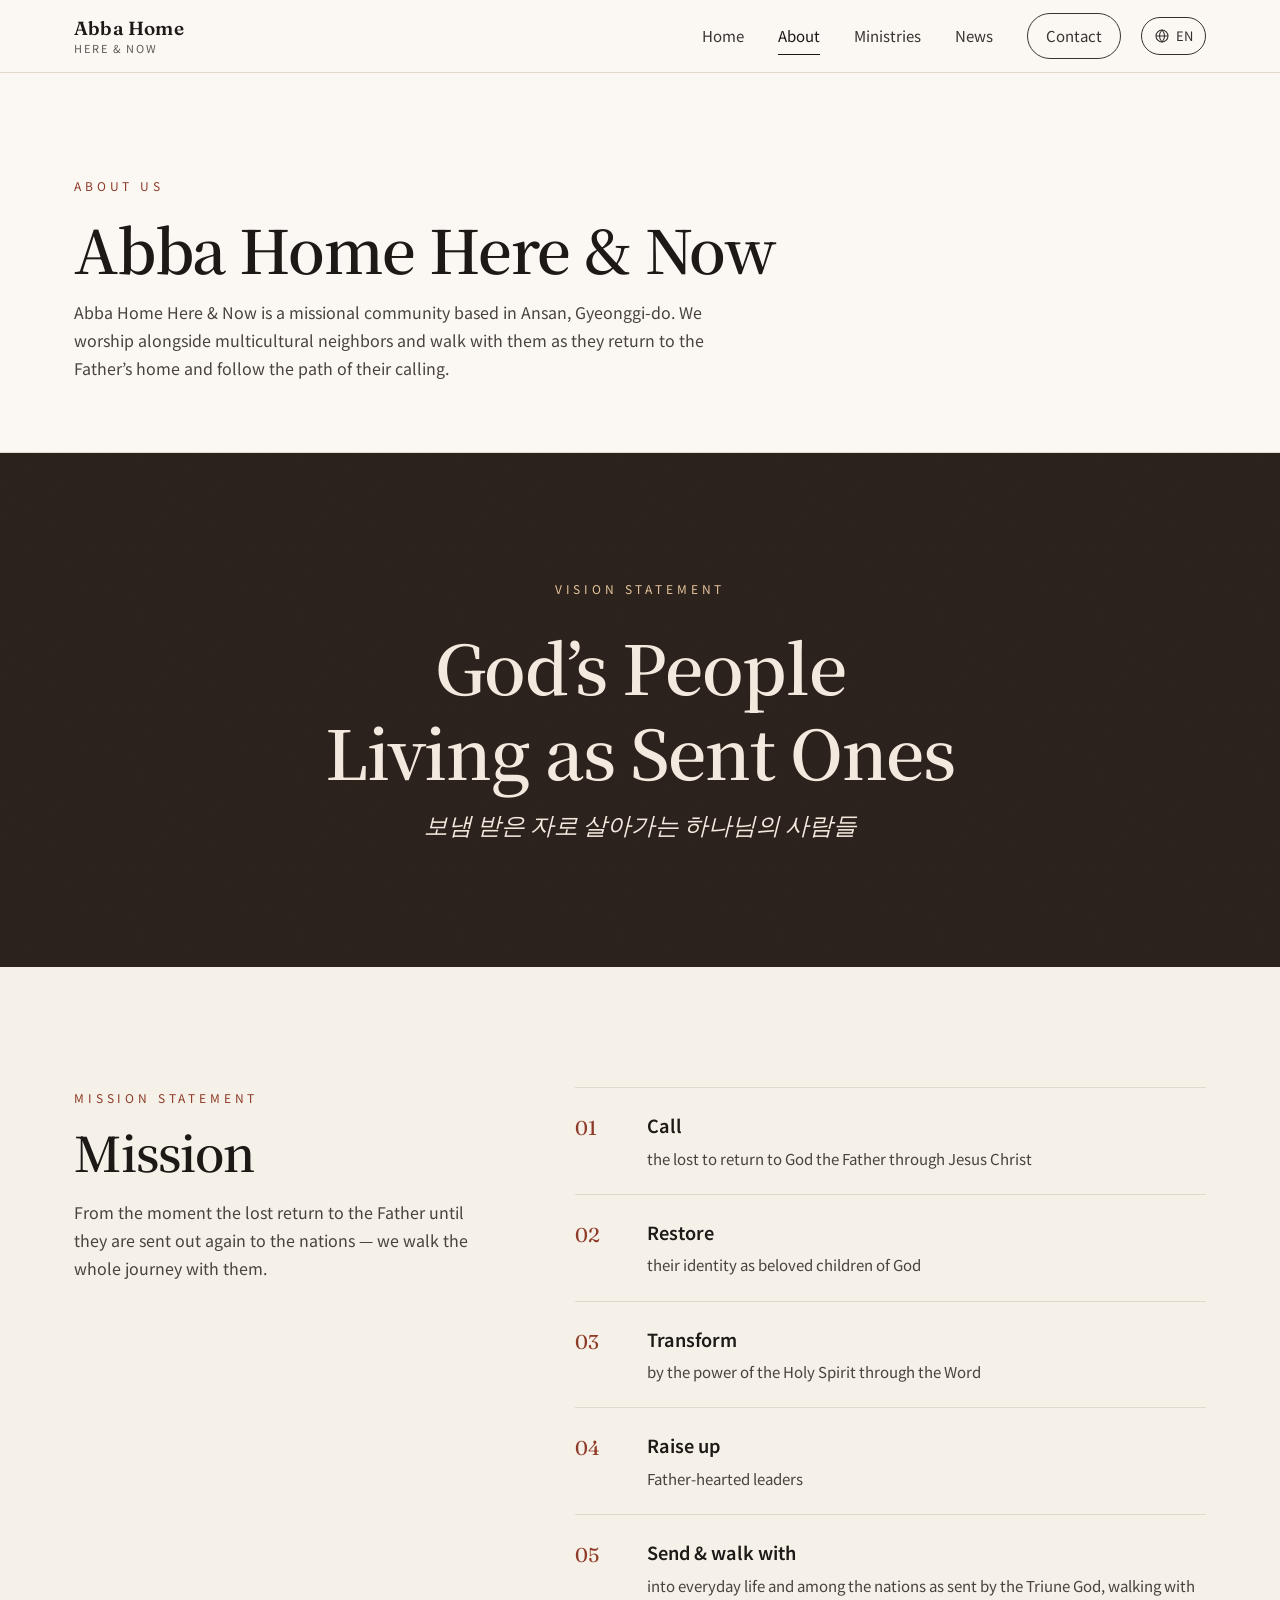
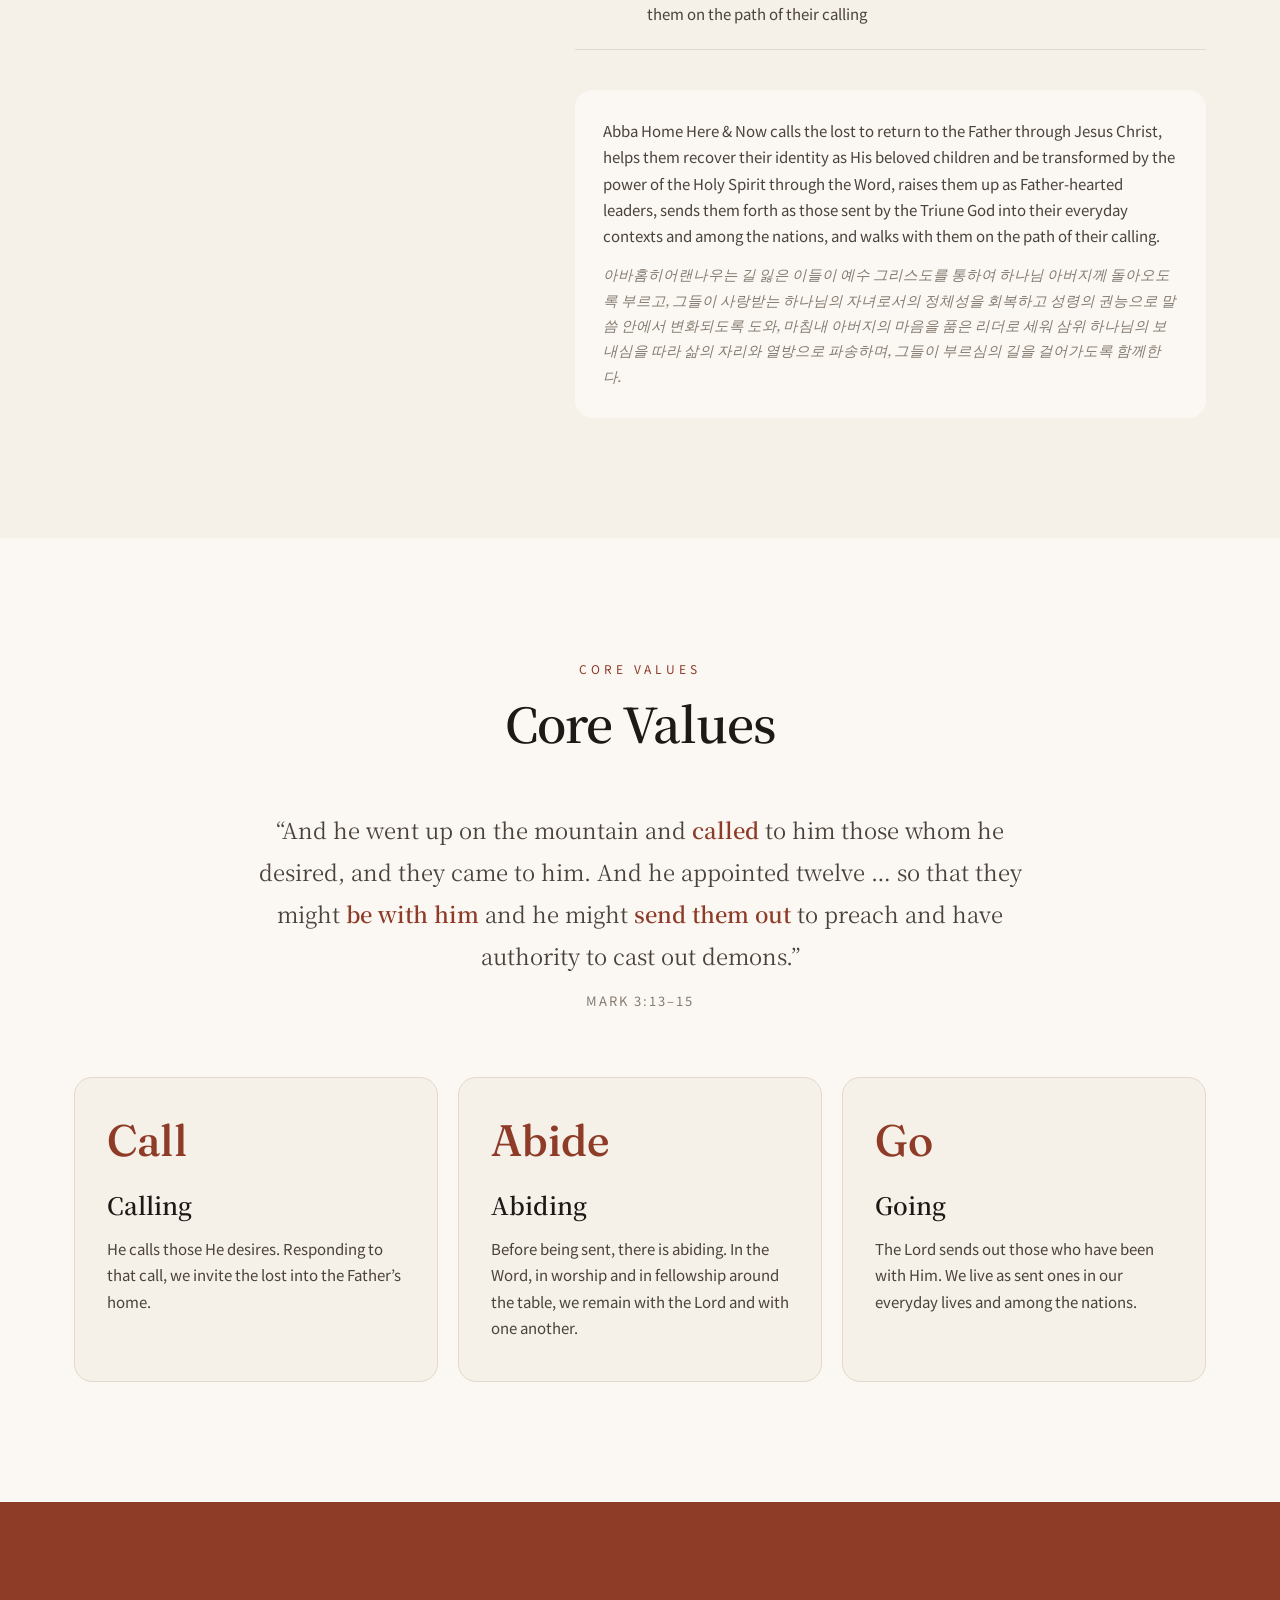
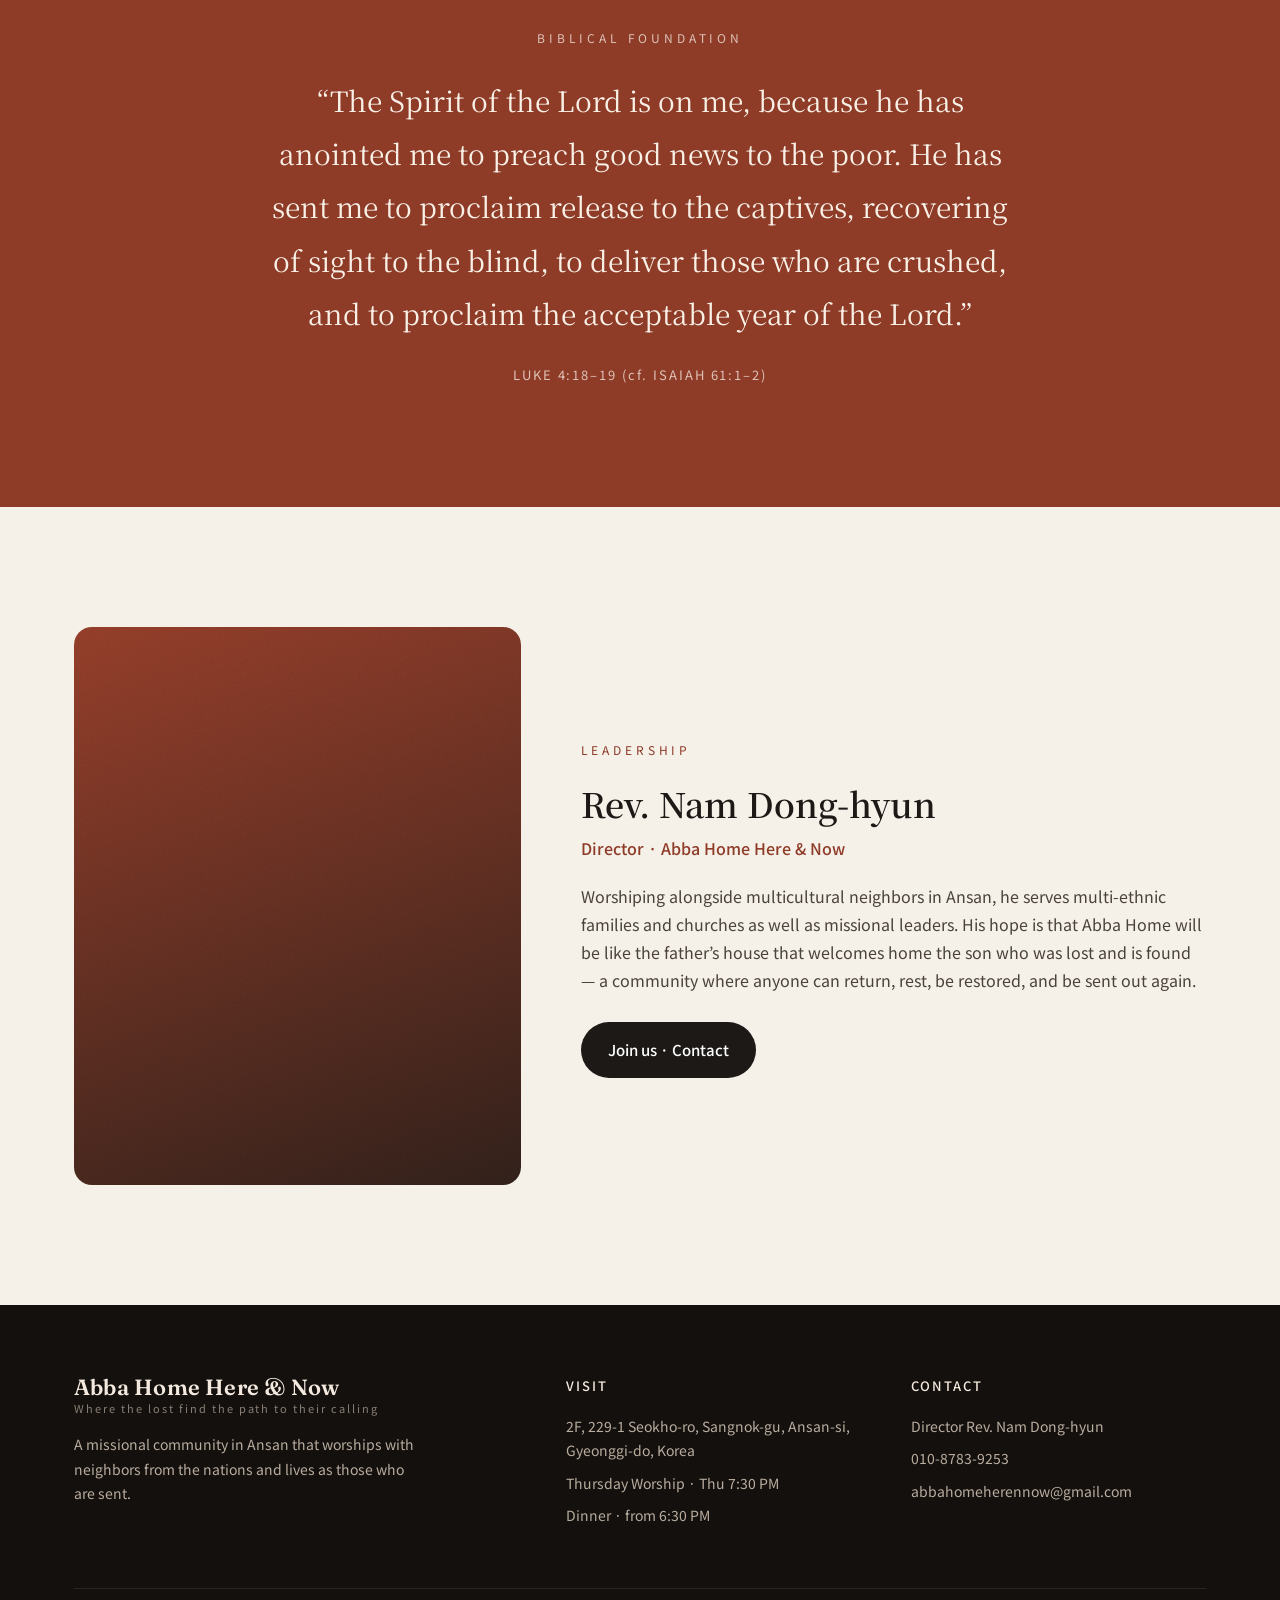
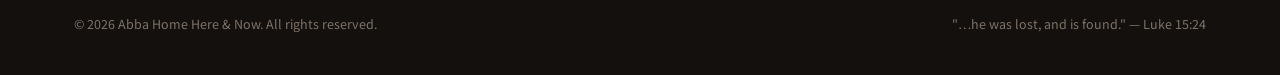
==== about.html @ 88067e91 "Abba Home Here & Now website (ko/en/zh/fr/si)" ====
<!doctype html>
<html lang="ko">
<head>
<meta charset="utf-8">
<meta name="viewport" content="width=device-width,initial-scale=1">
<title>소개 | 아바홈히어랜나우</title>
<meta name="description" content="아바홈히어랜나우의 비전, 사명, 핵심가치와 성경적 토대.">
<link rel="icon" href="favicon.svg" type="image/svg+xml">
<link rel="preconnect" href="https://fonts.googleapis.com"><link rel="preconnect" href="https://fonts.gstatic.com" crossorigin>
<link href="https://fonts.googleapis.com/css2?family=Fraunces:ital,opsz,wght@0,9..144,400;0,9..144,500;0,9..144,600;1,9..144,400&family=Noto+Sans+KR:wght@400;500;600&family=Noto+Serif+KR:wght@500;600&family=Noto+Sans+Sinhala:wght@400;500;600&family=Noto+Serif+Sinhala:wght@500;600&display=swap" rel="stylesheet">
<link rel="stylesheet" href="style.css">
</head>
<body data-page="about">

<div class="page-hero">
  <div class="wrap">
    <span class="eyebrow">About Us</span>
    <h1 data-i18n="about.h1">아바홈히어랜나우</h1>
    <p data-i18n="about.p">Abba Home Here &amp; Now는 경기도 안산을 중심으로 다문화 이웃들과 함께 예배하고, 그들이 하나님 아버지의 집으로 돌아와 부르심의 길을 걷도록 동행하는 선교 공동체입니다.</p>
  </div>
</div>

<section class="vision">
  <div class="grain"></div>
  <div class="wrap" style="position:relative">
    <span class="eyebrow" data-i18n="about.v.eb">Vision Statement · 비전</span>
    <h2 class="reveal" data-i18n="about.v.h2">보냄 받은 자로 살아가는<br>하나님의 사람들</h2>
    <div class="en reveal" data-i18n="about.v.sub">God's People Living as Sent Ones</div>
  </div>
</section>

<section>
  <div class="wrap mission-grid">
    <div class="sec-head" style="display:block;margin:0">
      <span class="eyebrow">Mission Statement</span>
      <h2 data-i18n="about.m.h2">사명</h2>
      <p style="margin-top:16px" data-i18n="about.m.p">길 잃은 이들이 아버지께 돌아와, 다시 열방으로 보내지기까지 — 그 모든 여정을 함께합니다.</p>
    </div>
    <div>
      <div class="mission-steps reveal">
        <div class="mstep"><div><b data-i18n="about.s1b">부르고</b><span data-i18n="about.s1s">길 잃은 이들이 예수 그리스도를 통하여 하나님 아버지께 돌아오도록</span></div></div>
        <div class="mstep"><div><b data-i18n="about.s2b">회복하고</b><span data-i18n="about.s2s">사랑받는 하나님의 자녀로서의 정체성을 되찾도록</span></div></div>
        <div class="mstep"><div><b data-i18n="about.s3b">변화되고</b><span data-i18n="about.s3s">성령의 권능으로 말씀 안에서 새롭게 되도록</span></div></div>
        <div class="mstep"><div><b data-i18n="about.s4b">세우고</b><span data-i18n="about.s4s">아버지의 마음을 품은 리더로</span></div></div>
        <div class="mstep"><div><b data-i18n="about.s5b">보내며 동행한다</b><span data-i18n="about.s5s">삼위 하나님의 보내심을 따라 삶의 자리와 열방으로, 부르심의 길을 함께 걷는다</span></div></div>
      </div>
      <div class="mission-full reveal">
        <p data-i18n="about.full1">아바홈히어랜나우는 길 잃은 이들이 예수 그리스도를 통하여 하나님 아버지께 돌아오도록 부르고, 그들이 사랑받는 하나님의 자녀로서의 정체성을 회복하고 성령의 권능으로 말씀 안에서 변화되도록 도와, 마침내 아버지의 마음을 품은 리더로 세워 삼위 하나님의 보내심을 따라 삶의 자리와 열방으로 파송하며, 그들이 부르심의 길을 걸어가도록 함께한다.</p>
        <p data-i18n="about.full2">Abba Home Here &amp; Now calls the lost to return to the Father through Jesus Christ, helps them recover their identity as His beloved children and be transformed by the power of the Holy Spirit through the Word, raises them up as Father-hearted leaders, sends them forth as those sent by the Triune God into their everyday contexts and among the nations, and walks with them on the path of their calling.</p>
      </div>
    </div>
  </div>
</section>

<section class="values">
  <div class="wrap">
    <div class="sec-head" style="justify-content:center;text-align:center"><div><span class="eyebrow">Core Values</span><h2 data-i18n="about.val.h2">핵심가치</h2></div></div>
    <div class="verse-block reveal">
      <blockquote data-i18n="about.mark">“산에 오르사 자기가 원하는 자들을 <b>부르시니</b> 나아온지라 이에 열둘을 세우셨으니 이는 자기와 <b>함께 있게 하시고</b> 또 <b>보내사</b> 전도도 하며 귀신을 내쫓는 권능도 가지게 하려 하심이러라”</blockquote>
      <cite data-i18n="about.mark.cite">마가복음 3:13–15 · MARK 3:13–15</cite>
    </div>
    <div class="val-grid">
      <div class="val reveal"><div class="en">Call</div><h3 data-i18n="val.call">부르심</h3><p data-i18n="about.v1p">주님이 원하시는 자들을 부르십니다. 우리는 그 부르심에 응답하여, 길 잃은 이들을 아버지의 집으로 초대합니다.</p></div>
      <div class="val reveal"><div class="en">Abide</div><h3 data-i18n="val.abide">함께 있음</h3><p data-i18n="about.v2p">보내심 이전에 함께 있음이 있습니다. 말씀과 예배, 식탁의 교제 안에서 주님과 그리고 서로와 함께 머뭅니다.</p></div>
      <div class="val reveal"><div class="en">Go</div><h3 data-i18n="val.go">나아감</h3><p data-i18n="about.v3p">함께 있던 자들을 주님이 보내십니다. 우리는 삶의 자리와 열방으로 보냄 받은 자로 살아갑니다.</p></div>
    </div>
  </div>
</section>

<section class="foundation">
  <div class="wrap">
    <span class="eyebrow" data-i18n="about.f.eb">Biblical Foundation · 성경적 토대</span>
    <blockquote class="reveal" data-i18n="about.luke">“주의 성령이 내게 임하셨으니 이는 가난한 자에게 복음을 전하게 하시려고 내게 기름을 부으시고 나를 보내사 포로 된 자에게 자유를, 눈 먼 자에게 다시 보게 함을 전파하며 눌린 자를 자유롭게 하고 주의 은혜의 해를 전파하게 하려 하심이라”</blockquote>
    <cite data-i18n="about.luke.cite">누가복음 4:18–19 (cf. 이사야 61:1–2)</cite>
  </div>
</section>

<section>
  <div class="wrap leader">
    <div class="portrait reveal"><div class="ph empty" style="--g:linear-gradient(160deg,#8e3b28,#2f1f19)"></div></div>
    <div class="reveal">
      <span class="eyebrow" style="color:var(--rust);opacity:1">Leadership</span>
      <h3 style="margin-top:12px" data-i18n="leader.name">남동현 목사</h3>
      <div class="role"><span data-i18n="leader.title">대표</span> · Abba Home Here &amp; Now</div>
      <p data-i18n="about.leader.p">안산의 다문화 이웃들과 함께 예배하며, 다민족 가정과 교회, 선교적 리더들을 섬기고 있습니다. 아바홈은 잃었다가 다시 얻은 아들을 맞이하는 아버지의 집처럼, 누구든 돌아와 쉬고 회복되어 다시 보냄 받는 공동체가 되기를 소망합니다.</p>
      <p style="margin-top:28px"><a class="btn btn-dark" href="contact.html" data-i18n="about.leader.btn">함께하기 · 문의하기</a></p>
    </div>
  </div>
</section>

<script src="data.js"></script>
<script src="i18n.js"></script>
<script src="main.js"></script>
</body>
</html>
---- style.css ----
/* ===== Abba Home Here & Now ===== */
:root{
  --bg:#f5f0e8;
  --paper:#fbf8f3;
  --ink:#1d1916;
  --ink-2:#4a423b;
  --muted:#857a70;
  --line:#e2d8cb;
  --rust:#8e3b28;
  --rust-2:#6f2a1c;
  --clay:#c08a5b;
  --dusk:#2a211c;
  --radius:18px;
  --wrap:1180px;
  --serif:"Noto Serif KR","Noto Serif Sinhala","Fraunces","Songti SC",serif;
  --en:"Fraunces",serif;
  --sans:"Noto Sans KR","Noto Sans Sinhala","PingFang SC","Microsoft YaHei",system-ui,-apple-system,sans-serif;
}
*{box-sizing:border-box;margin:0;padding:0}
html{scroll-behavior:smooth}
body{background:var(--bg);color:var(--ink);font-family:var(--sans);font-size:16px;line-height:1.75;-webkit-font-smoothing:antialiased;word-break:keep-all}
img{max-width:100%;display:block}
a{color:inherit;text-decoration:none}
button{font:inherit;cursor:pointer}
.wrap{max-width:var(--wrap);margin:0 auto;padding:0 24px}

/* ---------- header ---------- */
.site-header{position:fixed;inset:0 0 auto 0;z-index:50;transition:background .35s,box-shadow .35s,color .35s;color:#fff}
.site-header.solid,.site-header.light{background:rgba(251,248,243,.92);backdrop-filter:blur(12px);color:var(--ink);box-shadow:0 1px 0 var(--line)}
.nav{display:flex;align-items:center;justify-content:space-between;height:72px}
.brand{display:flex;flex-direction:column;line-height:1.1}
.brand b{font-family:var(--en);font-weight:600;font-size:19px;letter-spacing:.01em}
.brand small{font-size:11px;letter-spacing:.18em;opacity:.7;margin-top:3px}
.menu{display:flex;gap:34px;align-items:center;font-size:15px}
.menu a{position:relative;opacity:.88}
.menu a:hover,.menu a.active{opacity:1}
.menu a.active::after{content:"";position:absolute;left:0;right:0;bottom:-6px;height:1.5px;background:currentColor}
.menu .cta{padding:9px 18px;border:1px solid currentColor;border-radius:99px}
.menu .cta:hover{background:var(--rust);border-color:var(--rust);color:#fff}
.burger{display:none;background:none;border:0;color:inherit;width:40px;height:40px}
.burger span{display:block;width:22px;height:1.5px;background:currentColor;margin:6px auto;transition:.3s}

/* ---------- hero ---------- */
.hero{position:relative;min-height:100vh;min-height:100svh;display:flex;align-items:flex-end;color:#f6efe6;overflow:hidden;background:var(--dusk)}
.hero-bg{position:absolute;inset:0;background:
  radial-gradient(120% 80% at 75% 20%,rgba(214,171,120,.55),transparent 60%),
  radial-gradient(90% 70% at 15% 90%,rgba(142,59,40,.75),transparent 65%),
  linear-gradient(180deg,#5a4334 0%,#3a2a21 55%,#1f1713 100%);
  background-size:cover;background-position:center}
.hero-bg.photo{filter:saturate(.85)}
.hero::after{content:"";position:absolute;inset:0;background:linear-gradient(180deg,rgba(20,14,11,.25) 0%,rgba(20,14,11,.1) 40%,rgba(20,14,11,.75) 100%)}
.grain{position:absolute;inset:0;opacity:.18;mix-blend-mode:overlay;pointer-events:none;
  background-image:url("data:image/svg+xml,%3Csvg xmlns='http://www.w3.org/2000/svg' width='160' height='160'%3E%3Cfilter id='n'%3E%3CfeTurbulence type='fractalNoise' baseFrequency='.9' numOctaves='2'/%3E%3C/filter%3E%3Crect width='100%25' height='100%25' filter='url(%23n)'/%3E%3C/svg%3E")}
.hero-inner{position:relative;z-index:2;width:100%;padding-bottom:12vh;padding-top:140px}
.eyebrow{font-size:12px;letter-spacing:.32em;text-transform:uppercase;opacity:.8}
.hero h1{font-family:var(--serif);font-weight:600;font-size:clamp(40px,7vw,92px);line-height:1.12;letter-spacing:-.02em;margin:22px 0 18px}
.hero h1 em{font-family:var(--en);font-style:italic;font-weight:400;color:#e6c49c}
.hero p.lead{font-size:clamp(16px,1.6vw,19px);max-width:560px;opacity:.88}
.hero-meta{display:flex;flex-wrap:wrap;gap:12px;margin-top:38px}
.btn{display:inline-flex;align-items:center;gap:10px;padding:14px 26px;border-radius:99px;font-size:15px;font-weight:500;transition:.25s;border:1px solid transparent}
.btn-primary{background:#f6efe6;color:var(--ink)}
.btn-primary:hover{background:var(--clay);color:#fff}
.btn-ghost{border-color:rgba(246,239,230,.5);color:#f6efe6}
.btn-ghost:hover{background:rgba(246,239,230,.12)}
.btn-dark{background:var(--ink);color:#fff}
.btn-dark:hover{background:var(--rust)}
.btn-line{border-color:var(--ink);color:var(--ink)}
.btn-line:hover{background:var(--ink);color:#fff}
.verse-float{position:absolute;right:24px;bottom:12vh;z-index:2;text-align:right;font-family:var(--en);font-style:italic;font-size:15px;opacity:.75;max-width:240px}
.verse-float span{display:block;font-style:normal;font-family:var(--sans);font-size:12px;letter-spacing:.15em;margin-top:6px}

/* ---------- page hero (sub pages) ---------- */
.page-hero{padding:170px 0 70px;background:var(--paper);border-bottom:1px solid var(--line)}
.page-hero h1{font-family:var(--serif);font-size:clamp(34px,5vw,60px);font-weight:600;letter-spacing:-.02em;line-height:1.2;margin:14px 0 14px}
.page-hero p{color:var(--ink-2);max-width:640px}
.page-hero .eyebrow{color:var(--rust);opacity:1}

/* ---------- sections ---------- */
section{padding:120px 0}
.sec-head{display:flex;justify-content:space-between;align-items:flex-end;gap:30px;margin-bottom:56px;flex-wrap:wrap}
.sec-head h2{font-family:var(--serif);font-size:clamp(30px,4vw,48px);font-weight:600;letter-spacing:-.02em;line-height:1.25}
.sec-head .eyebrow{color:var(--rust);opacity:1;margin-bottom:14px;display:block}
.sec-head p{color:var(--ink-2);max-width:420px}
.link-arrow{display:inline-flex;align-items:center;gap:8px;font-weight:500;border-bottom:1px solid var(--ink);padding-bottom:3px}
.link-arrow:hover{color:var(--rust);border-color:var(--rust)}

/* intro statement */
.statement{background:var(--paper)}
.statement-grid{display:grid;grid-template-columns:1fr 1.4fr;gap:80px;align-items:start}
.statement h2{font-family:var(--serif);font-size:clamp(28px,3.4vw,42px);line-height:1.4;font-weight:500;letter-spacing:-.015em}
.statement h2 b{color:var(--rust);font-weight:600}
.statement .body p{color:var(--ink-2);font-size:17px;margin-bottom:18px}
.stats{display:grid;grid-template-columns:repeat(3,1fr);border-top:1px solid var(--line);margin-top:40px}
.stats div{padding:24px 0}
.stats strong{display:block;font-family:var(--en);font-size:34px;font-weight:500;color:var(--rust)}
.stats span{font-size:13px;color:var(--muted)}

/* worship band */
.worship{background:var(--rust);color:#f8efe5;position:relative;overflow:hidden}
.worship::before{content:"";position:absolute;width:640px;height:640px;border-radius:50%;right:-180px;top:-260px;background:radial-gradient(circle,rgba(230,190,140,.35),transparent 70%)}
.worship-grid{position:relative;display:grid;grid-template-columns:1.1fr 1fr;gap:60px;align-items:center}
.worship h2{font-family:var(--serif);font-size:clamp(32px,4.4vw,54px);font-weight:600;line-height:1.2;letter-spacing:-.02em;margin:14px 0 18px}
.worship p{opacity:.85;max-width:480px}
.times{display:grid;gap:14px}
.time-card{display:flex;align-items:center;gap:22px;padding:24px 28px;border:1px solid rgba(248,239,229,.25);border-radius:var(--radius);background:rgba(255,255,255,.05)}
.time-card .t{font-family:var(--en);font-size:40px;font-weight:500;line-height:1;min-width:120px}
.time-card .t small{font-size:16px;margin-left:4px;opacity:.7}
.time-card b{display:block;font-size:17px;font-weight:600}
.time-card span{font-size:14px;opacity:.75}

/* ministries cards */
.min-grid{display:grid;grid-template-columns:repeat(12,1fr);gap:20px}
.min-card{grid-column:span 4;position:relative;border-radius:var(--radius);overflow:hidden;min-height:380px;color:#fff;display:flex;flex-direction:column;justify-content:flex-end;padding:28px;isolation:isolate;transition:transform .4s}
.min-card:nth-child(1),.min-card:nth-child(2){grid-column:span 6;min-height:440px}
.min-card:hover{transform:translateY(-4px)}
.min-card .ph{position:absolute;inset:0;z-index:-2;transition:transform .8s}
.min-card:hover .ph{transform:scale(1.04)}
.min-card::after{content:"";position:absolute;inset:0;z-index:-1;background:linear-gradient(180deg,transparent 30%,rgba(18,12,9,.82))}
.min-card .num{position:absolute;top:24px;left:28px;font-family:var(--en);font-size:14px;opacity:.8}
.min-card h3{font-family:var(--serif);font-size:26px;font-weight:600;margin-bottom:2px}
.min-card .en{font-family:var(--en);font-style:italic;font-size:15px;opacity:.8;margin-bottom:12px}
.min-card p{font-size:14.5px;opacity:.88;line-height:1.65}

/* placeholder art */
.ph{background-size:cover;background-position:center}
.ph.empty{background:var(--g,linear-gradient(135deg,#a8673f,#4a2e22))}
.ph.empty::before{content:"";position:absolute;inset:0;opacity:.22;mix-blend-mode:overlay;background-image:url("data:image/svg+xml,%3Csvg xmlns='http://www.w3.org/2000/svg' width='160' height='160'%3E%3Cfilter id='n'%3E%3CfeTurbulence type='fractalNoise' baseFrequency='.9' numOctaves='2'/%3E%3C/filter%3E%3Crect width='100%25' height='100%25' filter='url(%23n)'/%3E%3C/svg%3E")}

/* gallery */
.gallery{background:var(--paper)}
.gal-grid{display:grid;grid-template-columns:repeat(4,1fr);grid-auto-rows:220px;gap:14px;grid-auto-flow:dense}
.gal-item{position:relative;border-radius:14px;overflow:hidden;cursor:zoom-in}
.gal-item:nth-child(6n+1){grid-column:span 2;grid-row:span 2}
.gal-item:nth-child(6n+4){grid-row:span 2}
.gal-item .ph{position:absolute;inset:0;transition:transform .7s}
.gal-item:hover .ph{transform:scale(1.05)}
.gal-item figcaption{position:absolute;left:14px;bottom:12px;color:#fff;font-size:13px;padding:5px 12px;border-radius:99px;background:rgba(20,14,11,.45);backdrop-filter:blur(6px)}
.gal-item .empty-label{position:absolute;inset:0;display:grid;place-items:center;color:rgba(255,255,255,.55);font-size:12px;letter-spacing:.2em}

/* news board */
.board-tabs{display:flex;flex-wrap:wrap;gap:8px;margin-bottom:34px}
.tab{padding:9px 18px;border-radius:99px;border:1px solid var(--line);background:transparent;color:var(--ink-2);font-size:14px;transition:.2s}
.tab:hover{border-color:var(--ink)}
.tab.on{background:var(--ink);border-color:var(--ink);color:#fff}
.posts{display:grid;grid-template-columns:repeat(3,1fr);gap:28px}
.post{cursor:pointer;display:flex;flex-direction:column}
.post .thumb{position:relative;aspect-ratio:4/3;border-radius:14px;overflow:hidden;margin-bottom:18px}
.post .thumb .ph{position:absolute;inset:0;transition:transform .6s}
.post:hover .thumb .ph{transform:scale(1.05)}
.badge{display:inline-block;font-size:12px;font-weight:500;color:var(--rust);letter-spacing:.02em}
.post .meta{display:flex;gap:12px;align-items:center;margin-bottom:8px}
.post .meta time{font-size:12.5px;color:var(--muted)}
.post h3{font-family:var(--serif);font-size:20px;font-weight:600;line-height:1.45;margin-bottom:8px}
.post:hover h3{color:var(--rust)}
.post p{font-size:14.5px;color:var(--ink-2);display:-webkit-box;-webkit-line-clamp:2;-webkit-box-orient:vertical;overflow:hidden}
.empty-msg{grid-column:1/-1;text-align:center;color:var(--muted);padding:60px 0}

/* board list mode (ministries page) */
.board-list{border-top:1.5px solid var(--ink)}
.row{display:grid;grid-template-columns:90px 1fr 160px 120px;gap:20px;align-items:center;padding:22px 6px;border-bottom:1px solid var(--line);cursor:pointer;transition:background .2s}
.row:hover{background:var(--paper)}
.row .no{font-family:var(--en);color:var(--muted)}
.row .ttl b{font-weight:600;display:block}
.row .ttl span{font-size:14px;color:var(--muted)}
.row time{color:var(--muted);font-size:14px;text-align:right}
.view-toggle{display:flex;gap:4px;margin-left:auto}
.view-toggle button{background:none;border:1px solid var(--line);border-radius:10px;padding:8px 12px;font-size:13px;color:var(--ink-2)}
.view-toggle button.on{background:var(--ink);color:#fff;border-color:var(--ink)}
.board-bar{display:flex;align-items:center;gap:16px;flex-wrap:wrap;margin-bottom:34px}
.board-bar .board-tabs{margin:0}

/* ministry detail list (ministries page) */
.min-list{display:grid;gap:0}
.min-row{display:grid;grid-template-columns:80px 1.1fr 1fr;gap:40px;padding:48px 0;border-top:1px solid var(--line);align-items:start}
.min-row:last-child{border-bottom:1px solid var(--line)}
.min-row .n{font-family:var(--en);font-size:42px;color:var(--rust);line-height:1}
.min-row h3{font-family:var(--serif);font-size:30px;font-weight:600;line-height:1.3}
.min-row .en{font-family:var(--en);font-style:italic;color:var(--muted);margin-top:4px}
.min-row .sched{display:inline-block;margin-top:16px;font-size:13.5px;background:var(--rust);color:#fff;padding:6px 14px;border-radius:99px}
.min-row .desc p{color:var(--ink-2)}
.min-row .desc p.e{font-size:14px;color:var(--muted);margin-top:12px;font-style:italic;font-family:var(--en)}
.min-row .img{position:relative;aspect-ratio:16/10;border-radius:14px;overflow:hidden;margin-top:22px}
.min-row .img .ph{position:absolute;inset:0}

/* about page */
.vision{background:var(--dusk);color:#f3e9de;text-align:center;position:relative;overflow:hidden}
.vision .grain{opacity:.12}
.vision .eyebrow{color:#e6c49c;opacity:1}
.vision h2{font-family:var(--serif);font-size:clamp(34px,5.4vw,68px);font-weight:600;letter-spacing:-.02em;line-height:1.25;margin:22px 0 12px}
.vision .en{font-family:var(--en);font-style:italic;font-size:clamp(18px,2vw,24px);opacity:.75}
.mission-grid{display:grid;grid-template-columns:1fr 1.5fr;gap:80px}
.mission-steps{counter-reset:s}
.mstep{display:grid;grid-template-columns:56px 1fr;gap:16px;padding:22px 0;border-bottom:1px solid var(--line)}
.mstep:first-child{border-top:1px solid var(--line)}
.mstep::before{counter-increment:s;content:"0" counter(s);font-family:var(--en);color:var(--rust);font-size:20px}
.mstep b{display:block;font-size:18px;font-weight:600;margin-bottom:2px}
.mstep span{color:var(--ink-2);font-size:15px}
.mission-full{margin-top:40px;padding:28px;background:var(--paper);border-radius:var(--radius);font-size:15px;color:var(--ink-2)}
.mission-full p+p{margin-top:14px;font-family:var(--en);font-style:italic;font-size:14.5px;color:var(--muted)}
.values{background:var(--paper)}
.verse-block{max-width:780px;margin:0 auto 64px;text-align:center}
.verse-block blockquote{font-family:var(--serif);font-size:clamp(18px,2vw,22px);line-height:1.9;color:var(--ink-2)}
.verse-block blockquote b{color:var(--rust);font-weight:600}
.verse-block cite{display:block;margin-top:14px;font-style:normal;font-size:13px;letter-spacing:.15em;color:var(--muted)}
.val-grid{display:grid;grid-template-columns:repeat(3,1fr);gap:20px}
.val{background:var(--bg);border-radius:var(--radius);padding:40px 32px;border:1px solid var(--line)}
.val .en{font-family:var(--en);font-size:44px;font-weight:500;color:var(--rust);line-height:1;margin-bottom:22px}
.val h3{font-family:var(--serif);font-size:24px;font-weight:600;margin-bottom:10px}
.val p{color:var(--ink-2);font-size:15px}
.foundation{background:var(--rust);color:#f8efe5;text-align:center}
.foundation blockquote{font-family:var(--serif);font-size:clamp(20px,2.4vw,28px);line-height:1.9;max-width:760px;margin:24px auto 0}
.foundation cite{display:block;margin-top:24px;font-style:normal;letter-spacing:.15em;font-size:13px;opacity:.75}
.foundation .eyebrow{opacity:.75}
.leader{display:grid;grid-template-columns:1fr 1.4fr;gap:60px;align-items:center}
.leader .portrait{position:relative;aspect-ratio:4/5;border-radius:var(--radius);overflow:hidden}
.leader .portrait .ph{position:absolute;inset:0}
.leader h3{font-family:var(--serif);font-size:34px;font-weight:600}
.leader .role{color:var(--rust);font-weight:500;margin-bottom:20px}
.leader p{color:var(--ink-2)}

/* contact */
.contact-grid{display:grid;grid-template-columns:1fr 1.3fr;gap:70px;align-items:start}
.info-list{display:grid;gap:0;border-top:1px solid var(--line)}
.info-list div{padding:20px 0;border-bottom:1px solid var(--line);display:grid;grid-template-columns:110px 1fr;gap:16px}
.info-list dt{font-size:13px;letter-spacing:.08em;color:var(--muted);padding-top:2px}
.info-list dd{font-weight:500}
.info-list dd a:hover{color:var(--rust)}
.support-card{margin-top:30px;padding:28px;border-radius:var(--radius);background:var(--dusk);color:#f3e9de}
.support-card h4{font-family:var(--serif);font-size:20px;margin-bottom:6px}
.support-card p{font-size:14px;opacity:.75}
.support-card .acct{display:flex;justify-content:space-between;align-items:center;gap:10px;margin-top:18px;padding:14px 18px;background:rgba(255,255,255,.07);border-radius:12px;font-family:var(--en);font-size:17px;flex-wrap:wrap}
.copy{background:#f3e9de;color:var(--ink);border:0;border-radius:99px;padding:6px 14px;font-size:13px;font-family:var(--sans)}
.form-card{background:var(--paper);border:1px solid var(--line);border-radius:22px;padding:40px}
.type-switch{display:grid;grid-template-columns:1fr 1fr;gap:8px;padding:6px;background:var(--bg);border-radius:14px;margin-bottom:28px}
.type-switch label{position:relative;text-align:center;padding:12px;border-radius:10px;cursor:pointer;font-weight:500;font-size:15px;color:var(--ink-2);transition:.2s}
.type-switch input{position:absolute;opacity:0;pointer-events:none}
.type-switch label:has(input:checked){background:var(--ink);color:#fff}
.fields{display:grid;grid-template-columns:1fr 1fr;gap:18px}
.field{display:flex;flex-direction:column;gap:7px}
.field.full{grid-column:1/-1}
.field label{font-size:13.5px;font-weight:500;color:var(--ink-2)}
.field label i{color:var(--rust);font-style:normal}
.field input,.field select,.field textarea{font:inherit;font-size:15px;padding:13px 15px;border-radius:12px;border:1px solid var(--line);background:#fff;color:var(--ink);transition:border .2s,box-shadow .2s}
.field textarea{min-height:150px;resize:vertical}
.field input:focus,.field select:focus,.field textarea:focus{outline:0;border-color:var(--rust);box-shadow:0 0 0 3px rgba(142,59,40,.12)}
.coop-only{display:none}
.is-coop .coop-only{display:flex}
.consent{display:flex;gap:10px;align-items:flex-start;font-size:13.5px;color:var(--ink-2);margin-top:20px}
.consent input{margin-top:5px;accent-color:var(--rust)}
.form-foot{display:flex;justify-content:space-between;align-items:center;gap:16px;margin-top:26px;flex-wrap:wrap}
.form-foot small{color:var(--muted);font-size:12.5px}
.form-status{margin-top:18px;padding:14px 18px;border-radius:12px;font-size:14.5px;display:none}
.form-status.ok{display:block;background:#e9f1e6;color:#2f5a2a}
.form-status.err{display:block;background:#f7e5e0;color:var(--rust-2)}
.hp{position:absolute;left:-9999px}

/* CTA band */
.cta-band{background:var(--ink);color:#f3e9de;padding:90px 0}
.cta-band .wrap{display:flex;justify-content:space-between;align-items:center;gap:30px;flex-wrap:wrap}
.cta-band h2{font-family:var(--serif);font-size:clamp(26px,3.4vw,40px);font-weight:600;line-height:1.35}
.cta-band .btns{display:flex;gap:12px;flex-wrap:wrap}

/* footer */
footer{background:#14100d;color:#b9ada0;padding:70px 0 40px;font-size:14px}
.foot-grid{display:grid;grid-template-columns:1.5fr 1fr 1fr;gap:50px}
.foot-grid .brand b{color:#f3e9de;font-size:22px}
.foot-grid .brand small{color:#b9ada0}
.foot-grid h5{color:#f3e9de;font-size:13px;letter-spacing:.15em;font-weight:500;margin-bottom:16px}
.foot-grid ul{list-style:none;display:grid;gap:8px}
.foot-grid a:hover{color:#fff}
.foot-bottom{margin-top:60px;padding-top:24px;border-top:1px solid #2b241f;display:flex;justify-content:space-between;flex-wrap:wrap;gap:12px;font-size:12.5px;color:#7d7268}

/* modal */
.modal{position:fixed;inset:0;z-index:100;display:none;background:rgba(15,10,8,.6);backdrop-filter:blur(6px);padding:30px 16px;overflow-y:auto}
.modal.open{display:block}
.modal-box{max-width:760px;margin:40px auto;background:var(--paper);border-radius:22px;overflow:hidden;animation:pop .35s ease}
@keyframes pop{from{opacity:0;transform:translateY(16px)}to{opacity:1;transform:none}}
.modal-box .cover{position:relative;aspect-ratio:16/9}
.modal-box .cover .ph{position:absolute;inset:0}
.modal-body{padding:36px 40px 44px}
.modal-body h2{font-family:var(--serif);font-size:28px;font-weight:600;line-height:1.4;margin:8px 0 6px}
.modal-body time{color:var(--muted);font-size:14px}
.modal-body .txt{margin-top:22px;color:var(--ink-2);white-space:pre-line}
.modal-body .more-imgs{display:grid;grid-template-columns:repeat(2,1fr);gap:10px;margin-top:24px}
.modal-body .more-imgs img{border-radius:10px;aspect-ratio:4/3;object-fit:cover;width:100%}
.modal-close{position:fixed;top:18px;right:20px;width:46px;height:46px;border-radius:50%;border:0;background:#fff;font-size:22px;z-index:101}
.lightbox img{max-height:86vh;margin:4vh auto;border-radius:12px}

/* reveal */
.reveal{opacity:0;transform:translateY(24px);transition:opacity .9s ease,transform .9s ease}
.reveal.in{opacity:1;transform:none}

/* ---------- responsive ---------- */
@media (max-width:960px){
  section{padding:84px 0}
  .statement-grid,.worship-grid,.mission-grid,.contact-grid,.leader{grid-template-columns:1fr;gap:44px}
  .min-card,.min-card:nth-child(1),.min-card:nth-child(2){grid-column:span 12;min-height:340px}
  .posts{grid-template-columns:repeat(2,1fr)}
  .val-grid{grid-template-columns:1fr}
  .min-row{grid-template-columns:1fr;gap:16px}
  .foot-grid{grid-template-columns:1fr 1fr}
  .verse-float{display:none}
}
@media (max-width:760px){
  .burger{display:block}
  .menu{position:fixed;inset:72px 0 auto 0;flex-direction:column;align-items:flex-start;gap:0;background:var(--paper);color:var(--ink);padding:10px 24px 26px;border-bottom:1px solid var(--line);transform:translateY(-8px);opacity:0;pointer-events:none;transition:.3s}
  .menu a{width:100%;padding:14px 0;border-bottom:1px solid var(--line);font-size:17px}
  .menu a.active::after{display:none}
  .menu .cta{margin-top:16px;text-align:center;border-radius:12px;padding:14px}
  .nav-open .menu{opacity:1;transform:none;pointer-events:auto}
  .nav-open{background:var(--paper)!important;color:var(--ink)!important}
  .wrap{padding:0 16px}
  .posts{grid-template-columns:1fr}
  .gal-grid{grid-template-columns:repeat(2,1fr);grid-auto-rows:160px}
  .gal-item:nth-child(6n+1){grid-column:span 2}
  .fields{grid-template-columns:1fr}
  .form-card{padding:26px 20px}
  .row{grid-template-columns:1fr auto;gap:6px}
  .row .no,.row .badge{display:none}
  .foot-grid{grid-template-columns:1fr}
  .stats strong{font-size:26px}
  .modal-body{padding:26px 22px 32px}
  .time-card{flex-direction:column;align-items:flex-start;gap:10px}
}
@media (prefers-reduced-motion:reduce){*{transition:none!important;animation:none!important}.reveal{opacity:1;transform:none}}
.info-list dd{overflow-wrap:anywhere}

/* ---------- language switcher ---------- */
.nav{gap:20px}
.menu{margin-left:auto}
.lang{position:relative}
.lang-btn{display:flex;align-items:center;gap:6px;background:none;border:1px solid currentColor;border-radius:99px;padding:7px 12px;color:inherit;font-size:13px;opacity:.9}
.lang-btn:hover{opacity:1}
.lang-menu{position:absolute;right:0;top:calc(100% + 10px);list-style:none;background:var(--paper);color:var(--ink);border:1px solid var(--line);border-radius:14px;padding:6px;min-width:150px;box-shadow:0 12px 30px rgba(20,14,11,.15);opacity:0;transform:translateY(-6px);pointer-events:none;transition:.2s;z-index:60}
.lang.open .lang-menu{opacity:1;transform:none;pointer-events:auto}
.lang-menu button{width:100%;text-align:left;background:none;border:0;padding:10px 14px;border-radius:9px;font-size:14.5px;color:var(--ink)}
.lang-menu button:hover{background:var(--bg)}
.lang-menu button.on{background:var(--ink);color:#fff}
html:lang(zh) body,html:lang(fr) body,html:lang(en) body,html:lang(si) body{word-break:normal;overflow-wrap:break-word}
html:lang(si) body{line-height:1.85}
html:lang(si) .hero h1,html:lang(si) .vision h2{font-size:clamp(32px,5.4vw,68px);line-height:1.3}
html:lang(fr) .hero h1,html:lang(en) .hero h1{font-size:clamp(38px,6.2vw,84px)}
@media (max-width:760px){.menu{margin-left:0}.lang{margin-left:auto}.lang-btn{padding:6px 10px}}
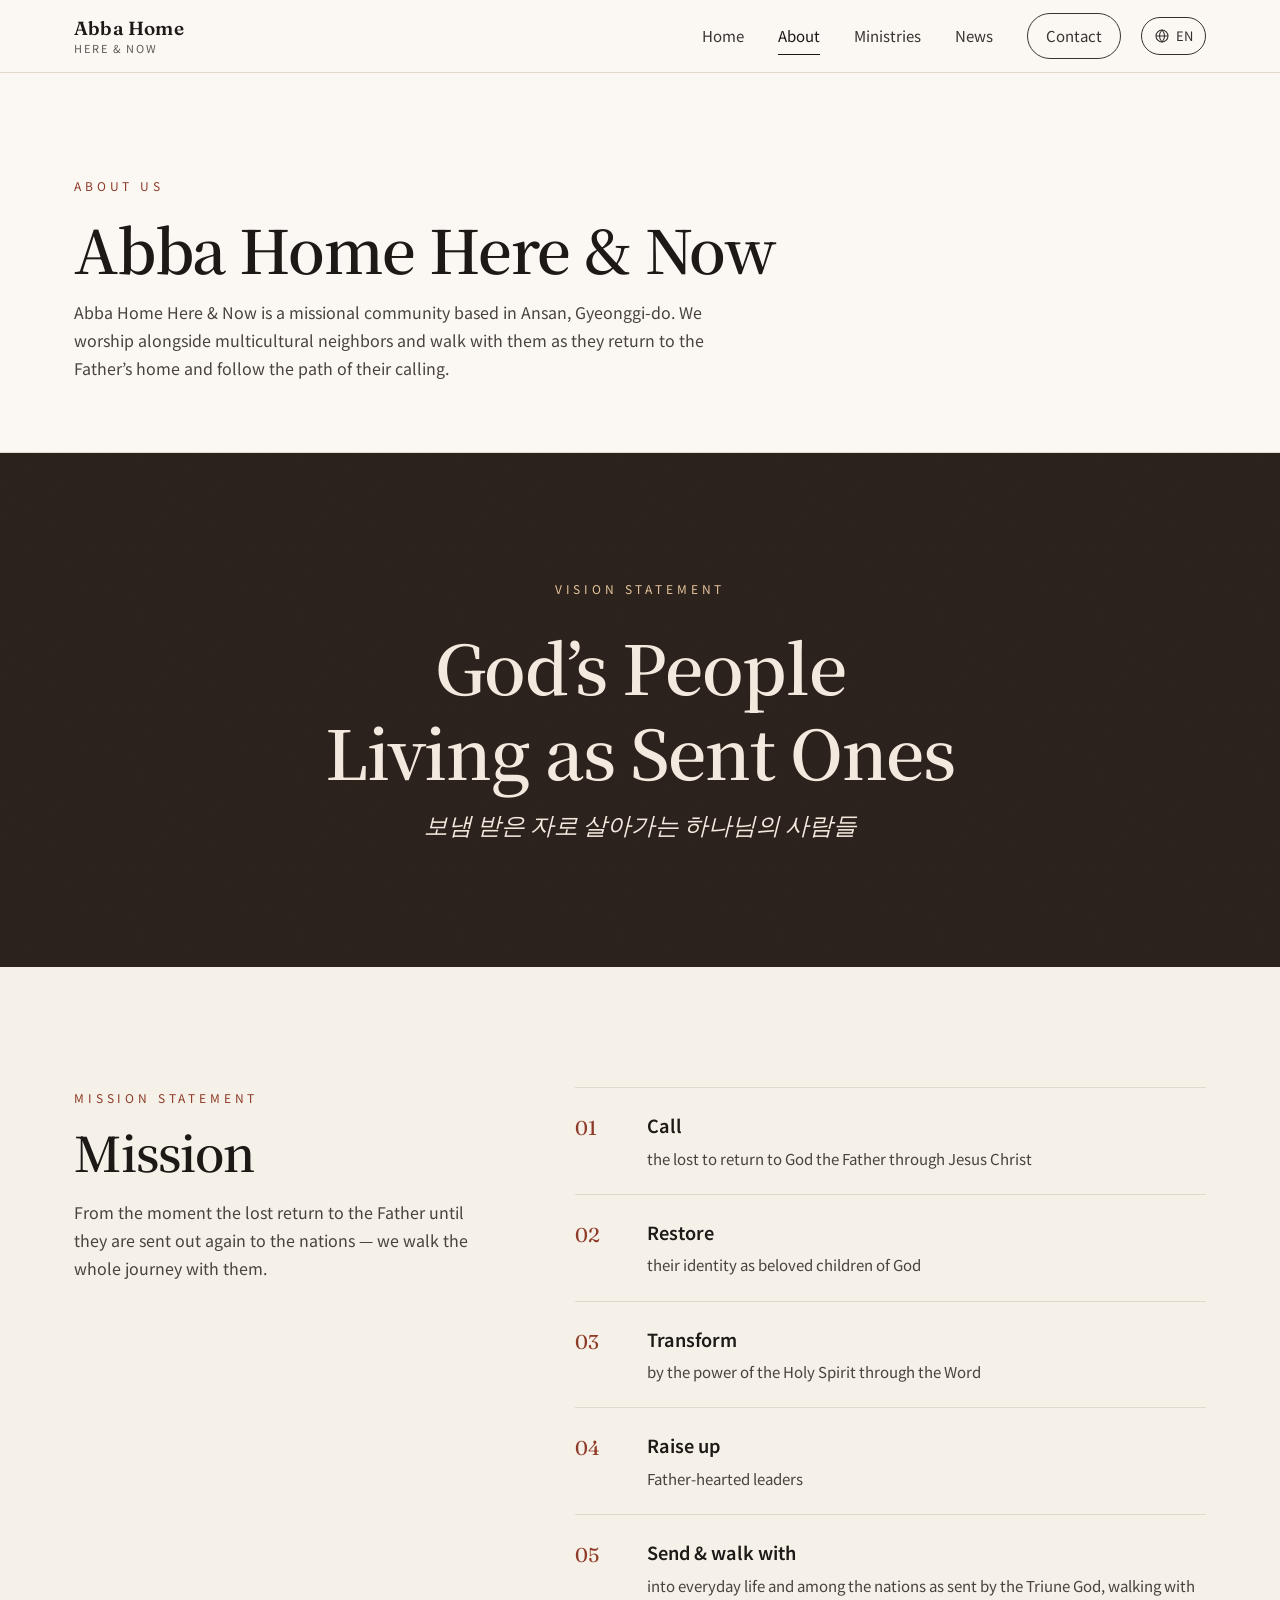
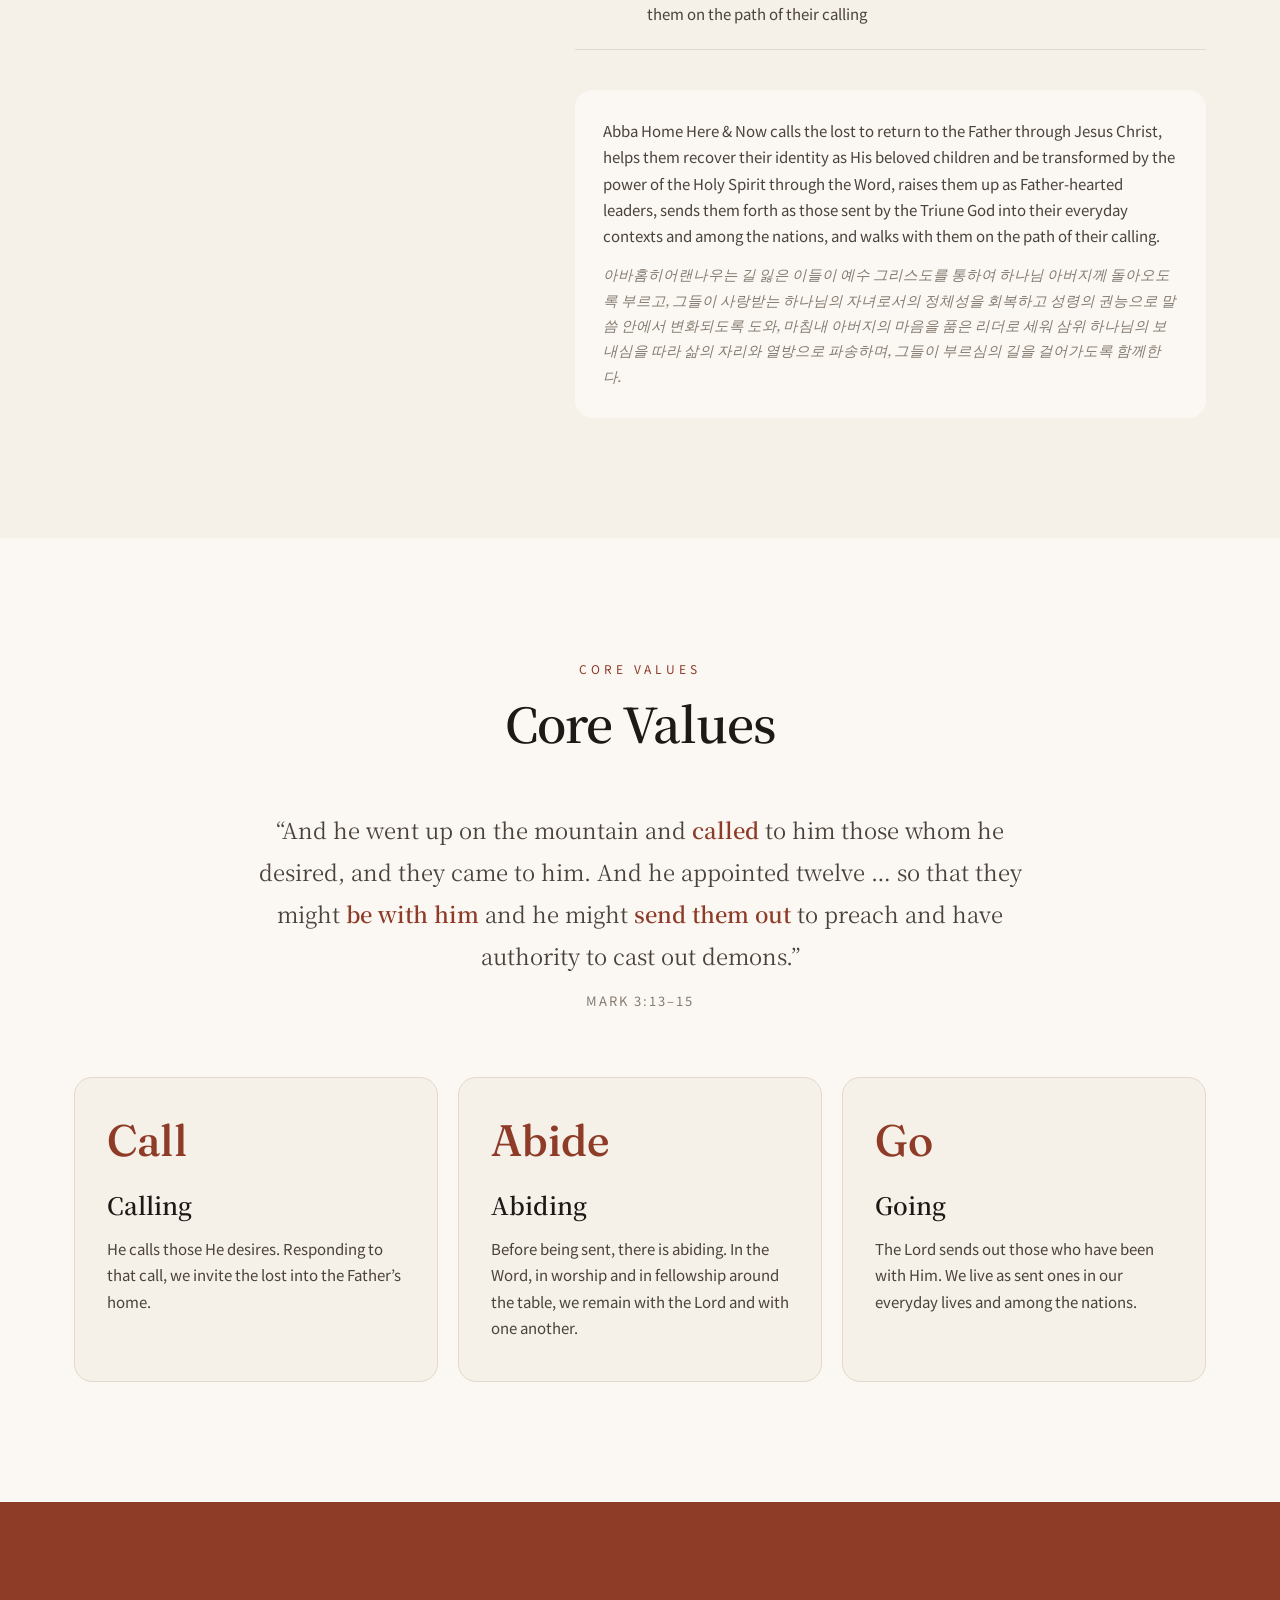
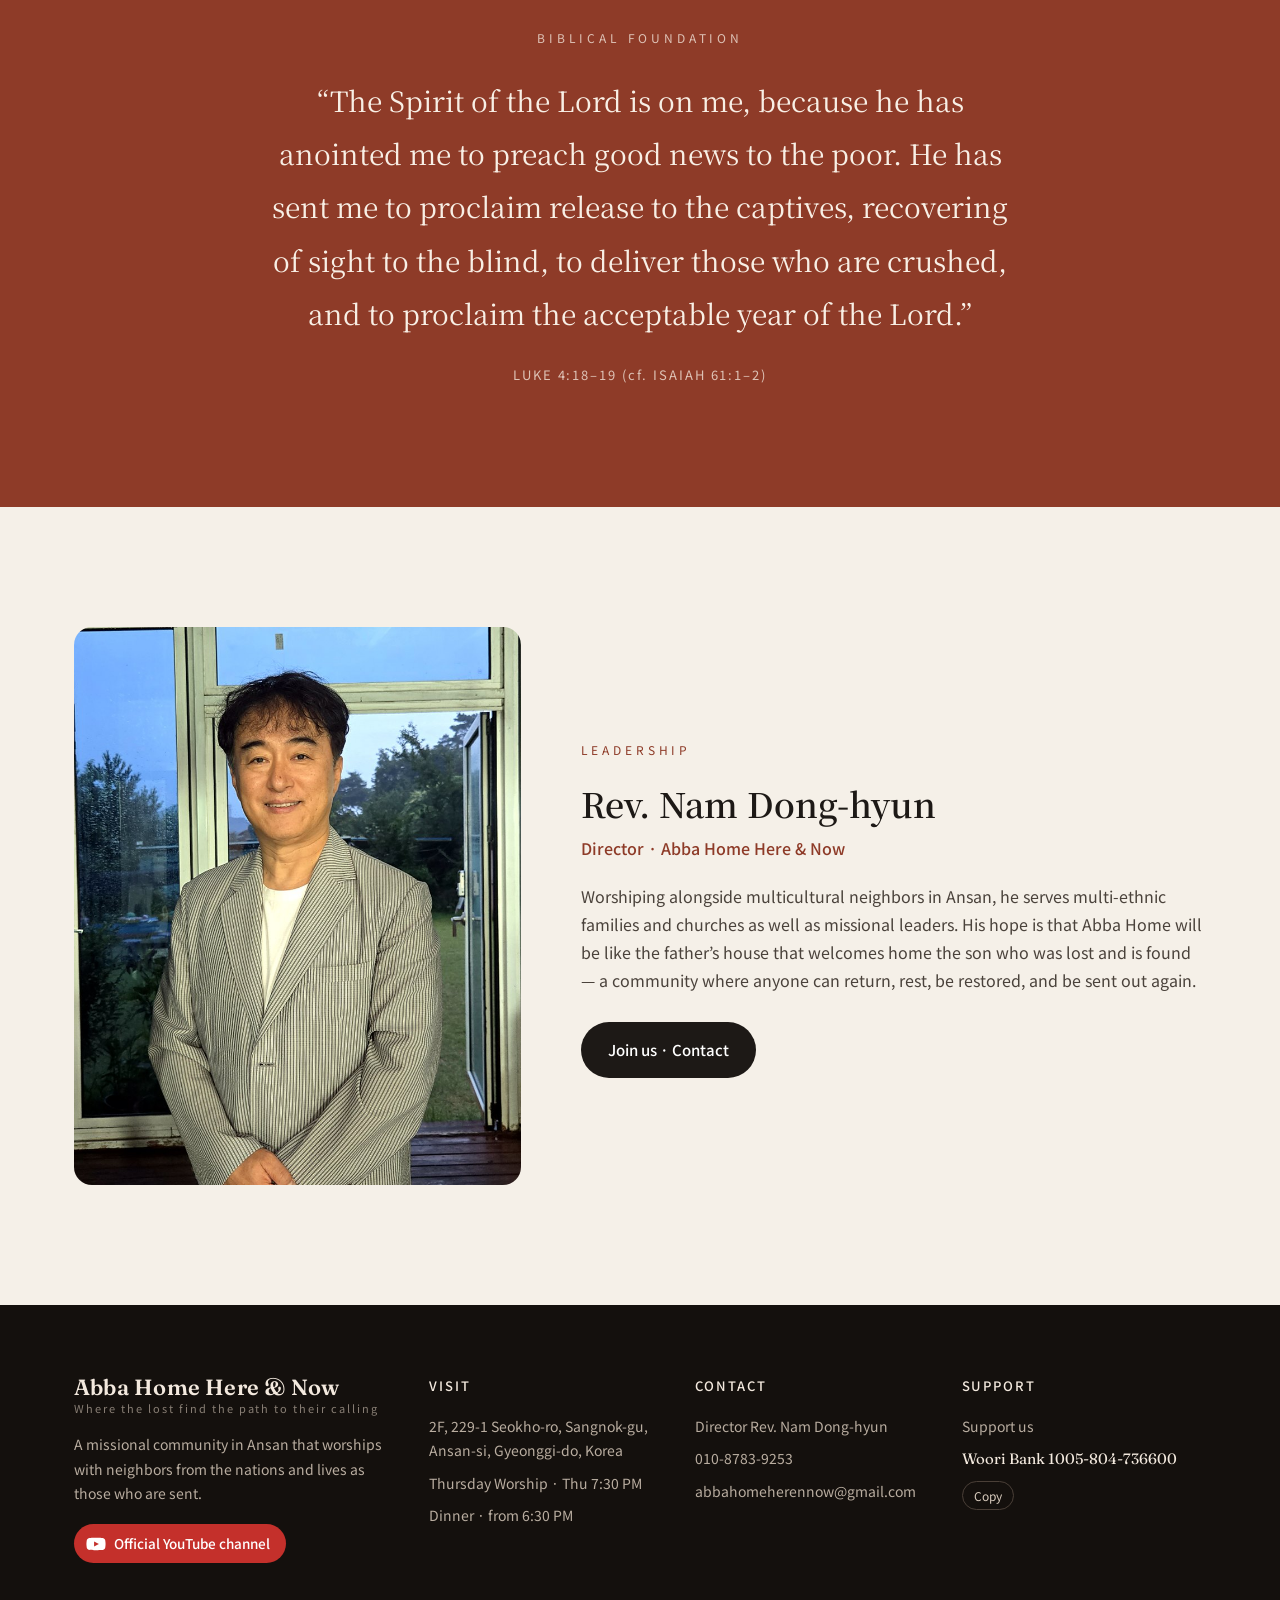
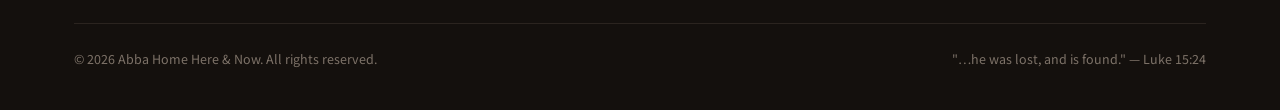
==== commit 9bf06bd4: "유튜브 버튼·함께한 나라·대표 사진·남전도회 연합예배·스리랑카 사진 추가" ====
--- a/about.html
+++ b/about.html
@@ -77,7 +77,7 @@
 
 <section>
   <div class="wrap leader">
-    <div class="portrait reveal"><div class="ph empty" style="--g:linear-gradient(160deg,#8e3b28,#2f1f19)"></div></div>
+    <div class="portrait reveal"><div class="ph" role="img" aria-label="남동현 목사" style="background-image:url('images/leader-nam.jpg');background-position:center 20%"></div></div>
     <div class="reveal">
       <span class="eyebrow" style="color:var(--rust);opacity:1">Leadership</span>
       <h3 style="margin-top:12px" data-i18n="leader.name">남동현 목사</h3>
--- a/style.css
+++ b/style.css
@@ -262,7 +262,7 @@
 
 /* footer */
 footer{background:#14100d;color:#b9ada0;padding:70px 0 40px;font-size:14px}
-.foot-grid{display:grid;grid-template-columns:1.5fr 1fr 1fr;gap:50px}
+.foot-grid{display:grid;grid-template-columns:1.4fr 1fr 1fr 1.1fr;gap:44px}
 .foot-grid .brand b{color:#f3e9de;font-size:22px}
 .foot-grid .brand small{color:#b9ada0}
 .foot-grid h5{color:#f3e9de;font-size:13px;letter-spacing:.15em;font-weight:500;margin-bottom:16px}
@@ -341,3 +341,20 @@
 html:lang(si) .hero h1,html:lang(si) .vision h2{font-size:clamp(32px,5.4vw,68px);line-height:1.3}
 html:lang(fr) .hero h1,html:lang(en) .hero h1{font-size:clamp(38px,6.2vw,84px)}
 @media (max-width:760px){.menu{margin-left:0}.lang{margin-left:auto}.lang-btn{padding:6px 10px}}
+
+.foot-acct{display:flex;flex-wrap:wrap;align-items:center;gap:8px;color:#f3e9de;font-family:var(--en);font-size:15px}
+.foot-copy{background:none;border:1px solid #4a3f37;color:#d8cbbd;border-radius:99px;padding:3px 11px;font-size:12px;font-family:var(--sans)}
+.foot-copy:hover{border-color:#f3e9de;color:#fff}
+@media (max-width:960px) and (min-width:761px){.foot-grid{grid-template-columns:1fr 1fr}}
+
+/* footer youtube */
+.foot-yt{display:inline-flex;align-items:center;gap:8px;margin-top:18px;padding:8px 16px 8px 12px;border-radius:99px;background:#c4302b;color:#fff;font-size:13.5px;font-weight:500;transition:background .2s}
+.foot-yt:hover{background:#e0362f;color:#fff}
+.foot-yt svg{width:20px;height:20px;fill:#fff;flex:none}
+
+/* nations */
+.nations-sec{padding-top:0}
+.nations{list-style:none;display:grid;grid-template-columns:repeat(auto-fill,minmax(170px,1fr));gap:12px}
+.nation{display:flex;align-items:center;gap:12px;padding:14px 18px;border:1px solid rgba(60,40,30,.14);border-radius:14px;background:rgba(255,255,255,.55);font-weight:500}
+.nation .flag{font-size:26px;line-height:1}
+@media (max-width:760px){.nations{grid-template-columns:repeat(2,1fr);gap:10px}.nation{padding:12px 14px}}
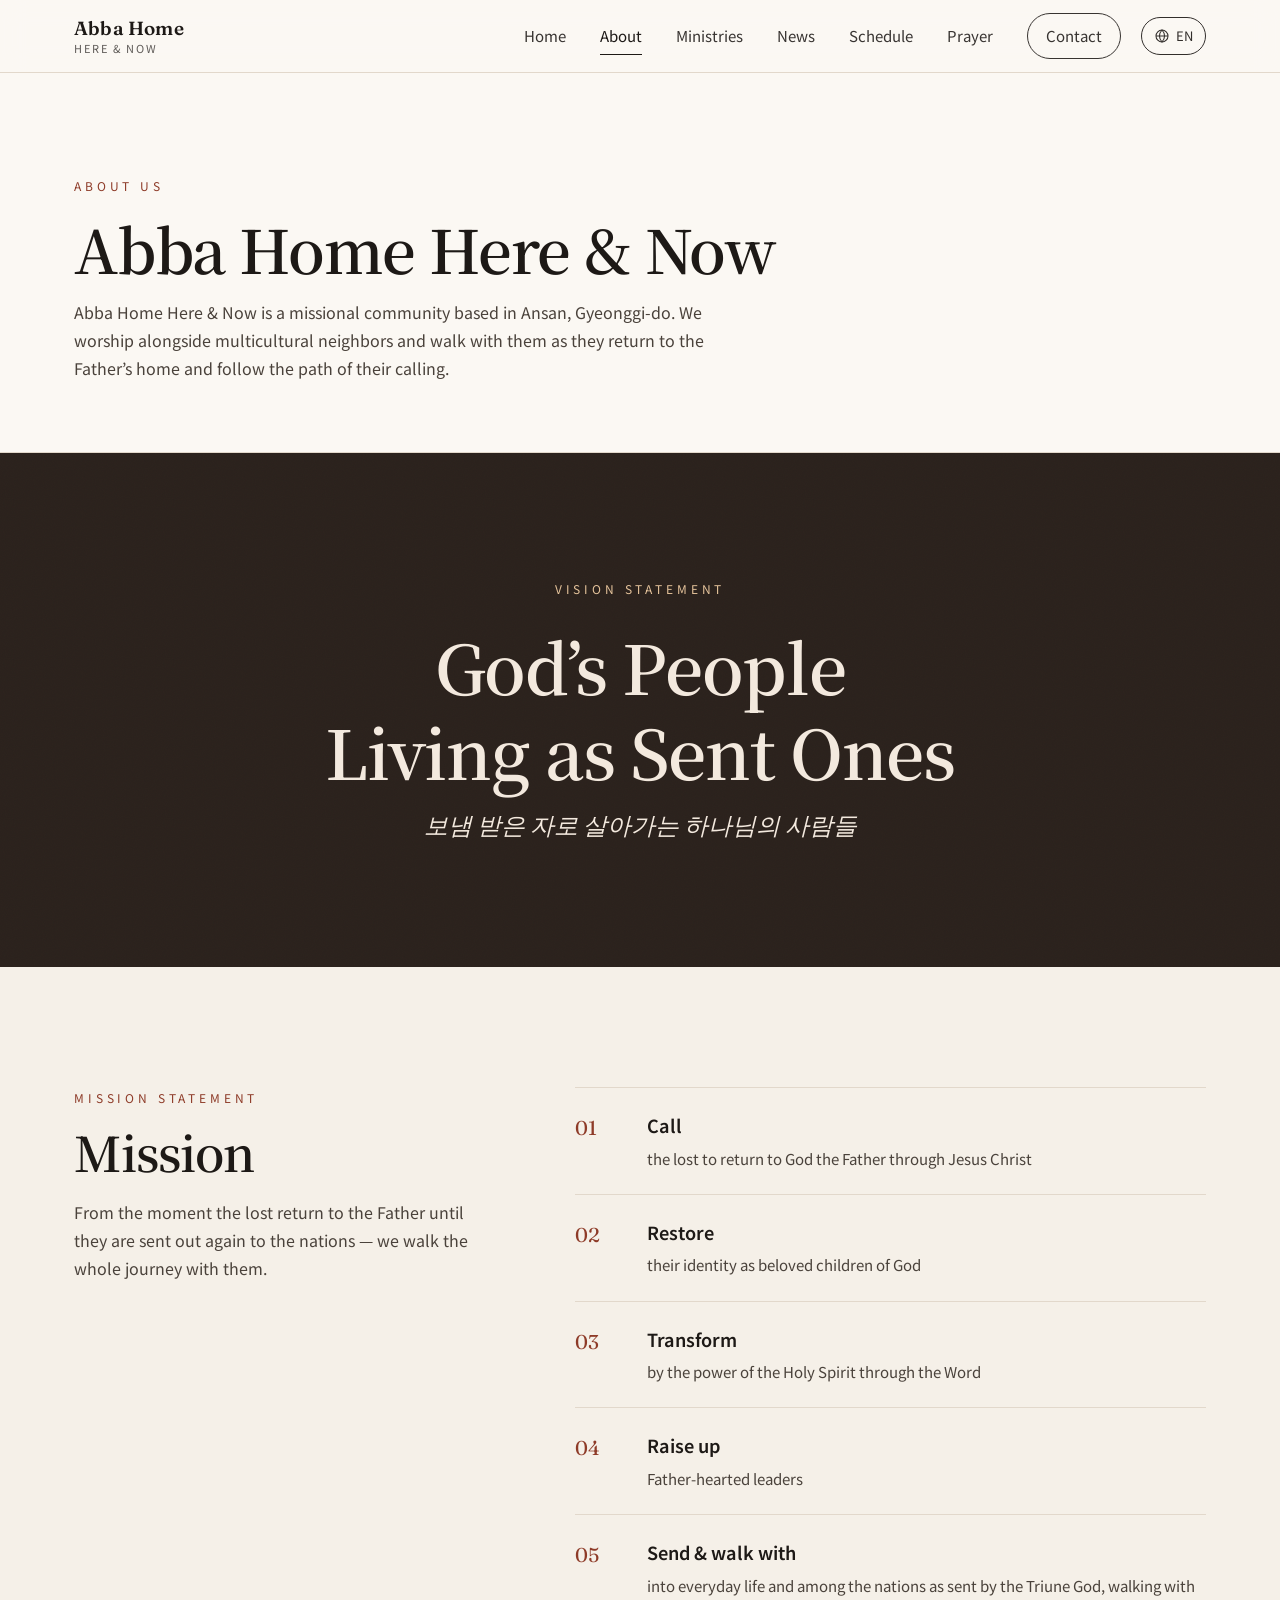
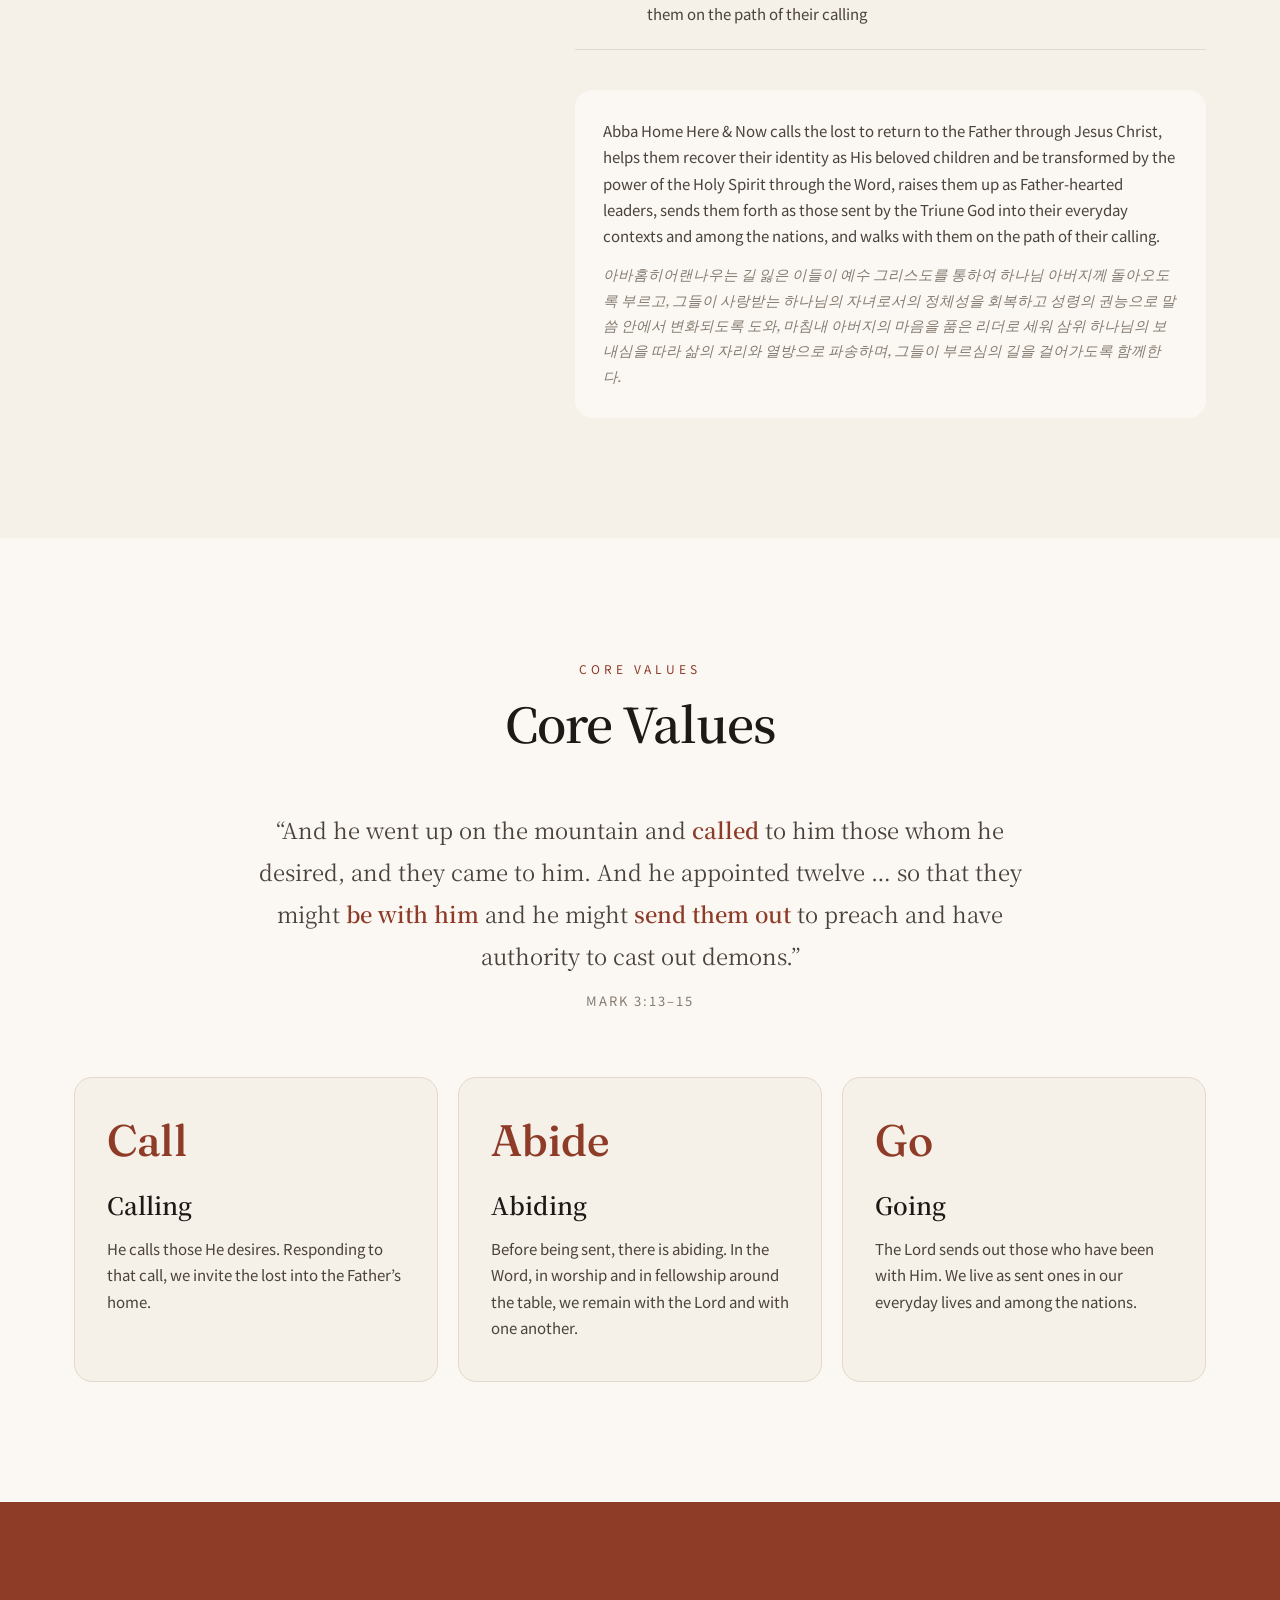
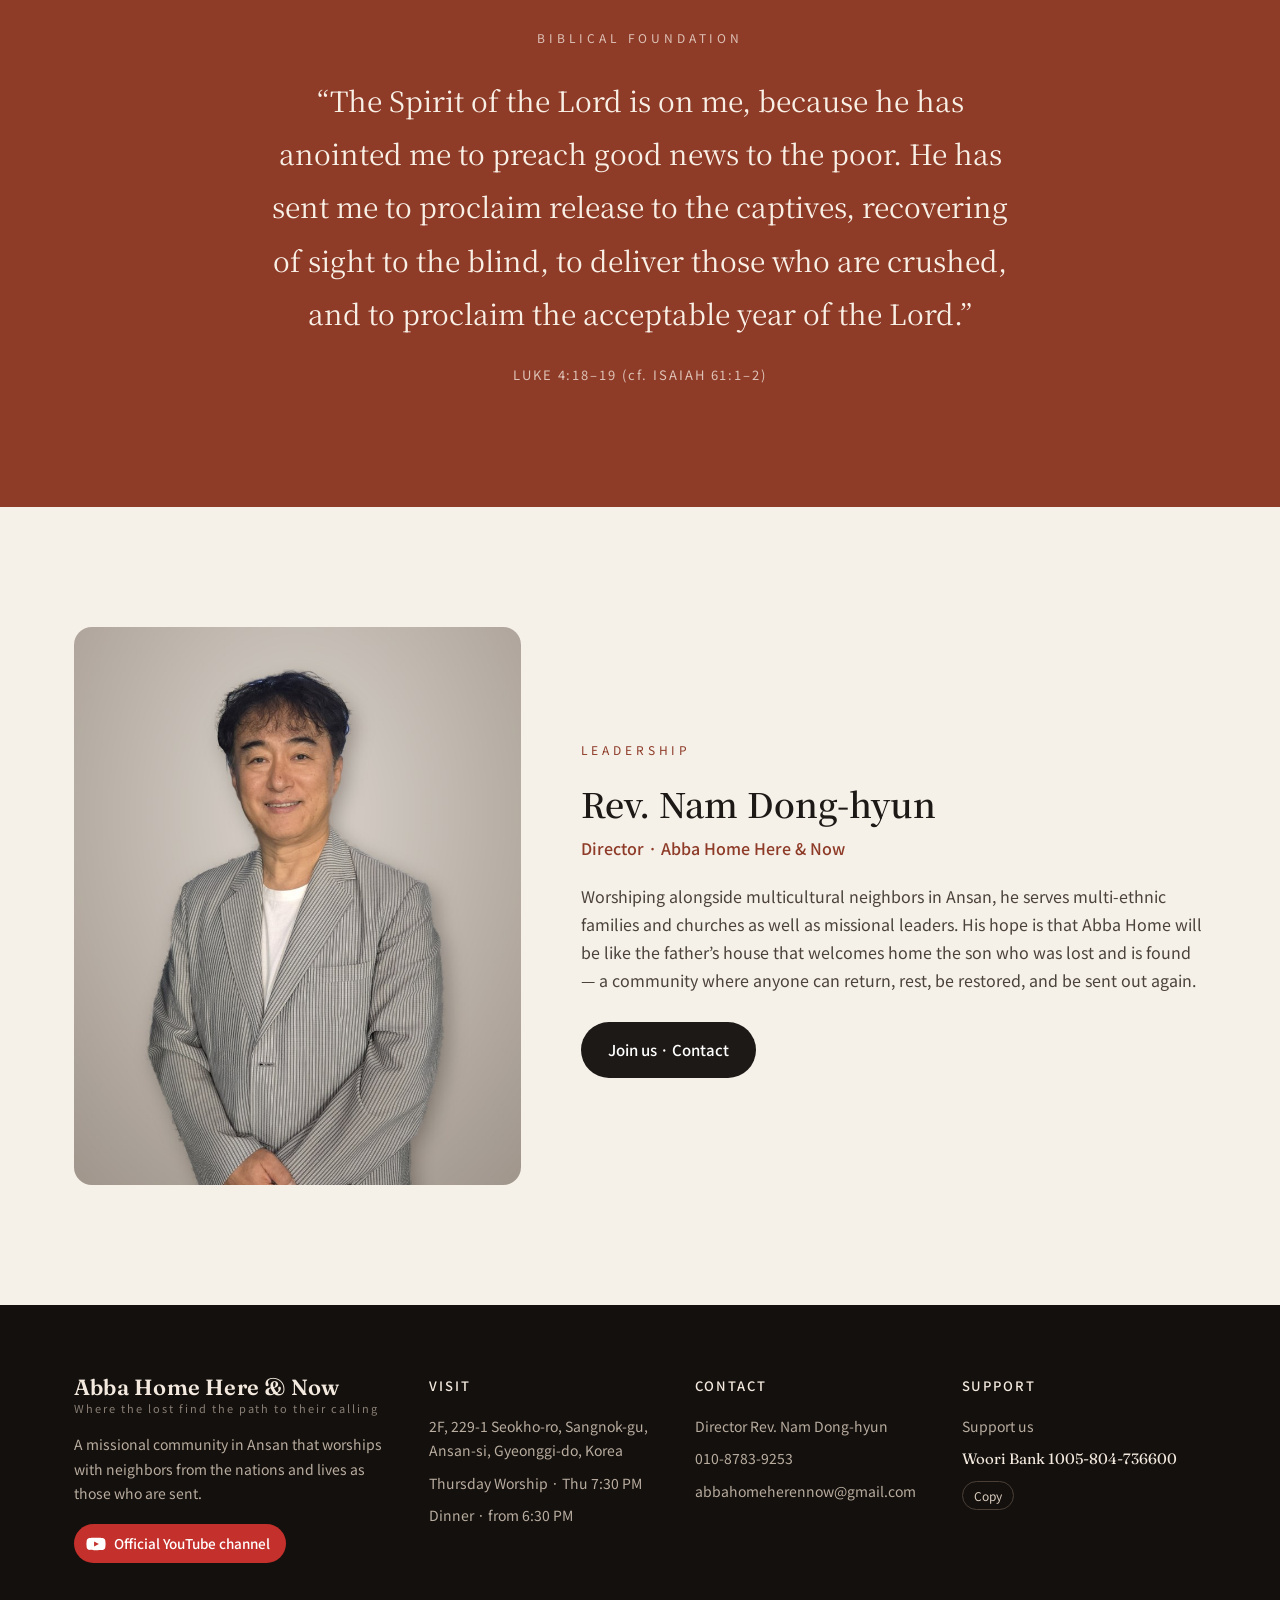
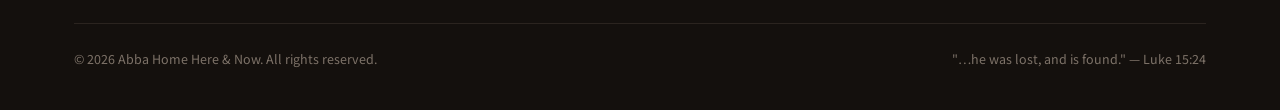
==== commit 854e0c38: "SEO: canonical, keywords, og tags, JSON-LD, sitemap update" ====
--- a/about.html
+++ b/about.html
@@ -5,6 +5,15 @@
 <meta name="viewport" content="width=device-width,initial-scale=1">
 <title>소개 | 아바홈히어랜나우</title>
 <meta name="description" content="아바홈히어랜나우의 비전, 사명, 핵심가치와 성경적 토대.">
+<link rel="canonical" href="https://www.abbahome.co.kr/about">
+<meta name="keywords" content="아바홈, 아바홈히어랜나우, 아바홈 히어랜나우, Abba Home, Abba Home Here &amp; Now, 안산 다문화, 안산 선교, 안산 다문화 교회, 목요열방예배, 다문화 사역, 선교단체">
+<meta name="robots" content="index,follow">
+<meta property="og:type" content="website">
+<meta property="og:site_name" content="아바홈히어랜나우">
+<meta property="og:url" content="https://www.abbahome.co.kr/about">
+<meta property="og:locale" content="ko_KR">
+<meta property="og:title" content="소개 | 아바홈히어랜나우">
+<meta property="og:description" content="아바홈히어랜나우의 비전, 사명, 핵심가치와 성경적 토대.">
 <link rel="icon" href="favicon.svg" type="image/svg+xml">
 <link rel="preconnect" href="https://fonts.googleapis.com"><link rel="preconnect" href="https://fonts.gstatic.com" crossorigin>
 <link href="https://fonts.googleapis.com/css2?family=Fraunces:ital,opsz,wght@0,9..144,400;0,9..144,500;0,9..144,600;1,9..144,400&family=Noto+Sans+KR:wght@400;500;600&family=Noto+Serif+KR:wght@500;600&family=Noto+Sans+Sinhala:wght@400;500;600&family=Noto+Serif+Sinhala:wght@500;600&display=swap" rel="stylesheet">
--- a/style.css
+++ b/style.css
@@ -285,6 +285,15 @@
 .modal-body .more-imgs img{border-radius:10px;aspect-ratio:4/3;object-fit:cover;width:100%}
 .modal-close{position:fixed;top:18px;right:20px;width:46px;height:46px;border-radius:50%;border:0;background:#fff;font-size:22px;z-index:101}
 .lightbox img{max-height:86vh;margin:4vh auto;border-radius:12px}
+.gal-count{position:absolute;top:10px;right:10px;color:#fff;font-size:12px;padding:3px 10px;border-radius:99px;background:rgba(20,14,11,.5);backdrop-filter:blur(6px)}
+.gal-count::before{content:"▦ ";opacity:.8}
+.album{position:relative;max-width:min(1100px,94vw);margin:3vh auto;text-align:center}
+.album img{max-height:80vh;max-width:100%;border-radius:12px;display:block;margin:0 auto}
+.album-bar{display:flex;justify-content:center;gap:14px;color:#fff;margin-top:12px;font-size:14px}
+.album-num{opacity:.7}
+.album-nav{position:absolute;top:40%;width:46px;height:46px;border-radius:50%;border:0;background:rgba(255,255,255,.85);font-size:28px;line-height:1;cursor:pointer;color:#2a1f1a}
+.album-nav.prev{left:8px}.album-nav.next{right:8px}
+.hero-credit{position:absolute;right:16px;bottom:10px;z-index:3;font-size:11px;color:rgba(255,255,255,.55)}
 
 /* reveal */
 .reveal{opacity:0;transform:translateY(24px);transition:opacity .9s ease,transform .9s ease}
@@ -354,7 +363,7 @@
 
 /* nations */
 .nations-sec{padding-top:0}
-.nations{list-style:none;display:grid;grid-template-columns:repeat(auto-fill,minmax(170px,1fr));gap:12px}
-.nation{display:flex;align-items:center;gap:12px;padding:14px 18px;border:1px solid rgba(60,40,30,.14);border-radius:14px;background:rgba(255,255,255,.55);font-weight:500}
-.nation .flag{font-size:26px;line-height:1}
-@media (max-width:760px){.nations{grid-template-columns:repeat(2,1fr);gap:10px}.nation{padding:12px 14px}}
+.nations{list-style:none;display:flex;flex-wrap:wrap;gap:8px}
+.nation{display:inline-flex;align-items:center;gap:7px;padding:6px 13px 6px 10px;border:1px solid rgba(60,40,30,.14);border-radius:99px;background:rgba(255,255,255,.6);font-size:13.5px;font-weight:500;line-height:1.3}
+.nation .flag{font-size:17px;line-height:1}
+@media (max-width:760px){.nations{gap:6px}.nation{font-size:12.5px;padding:5px 11px 5px 8px}.nation .flag{font-size:15px}}
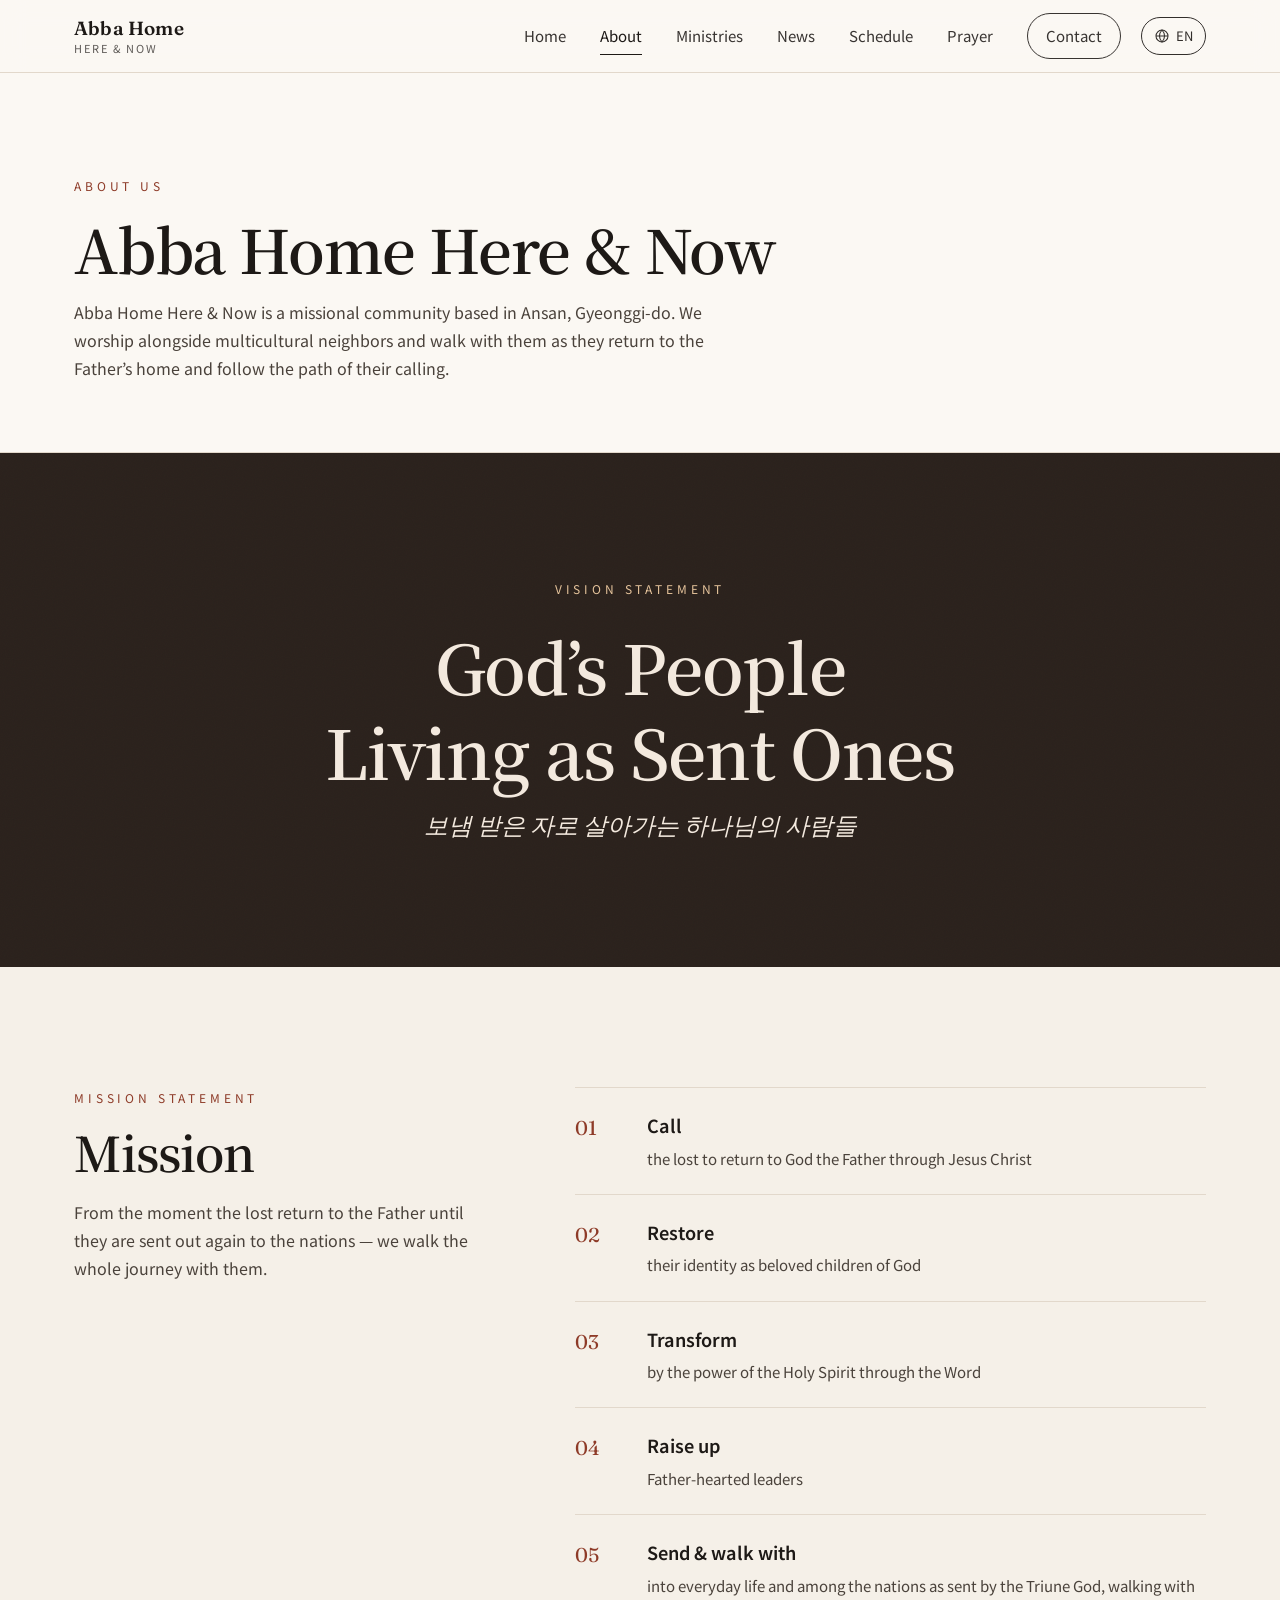
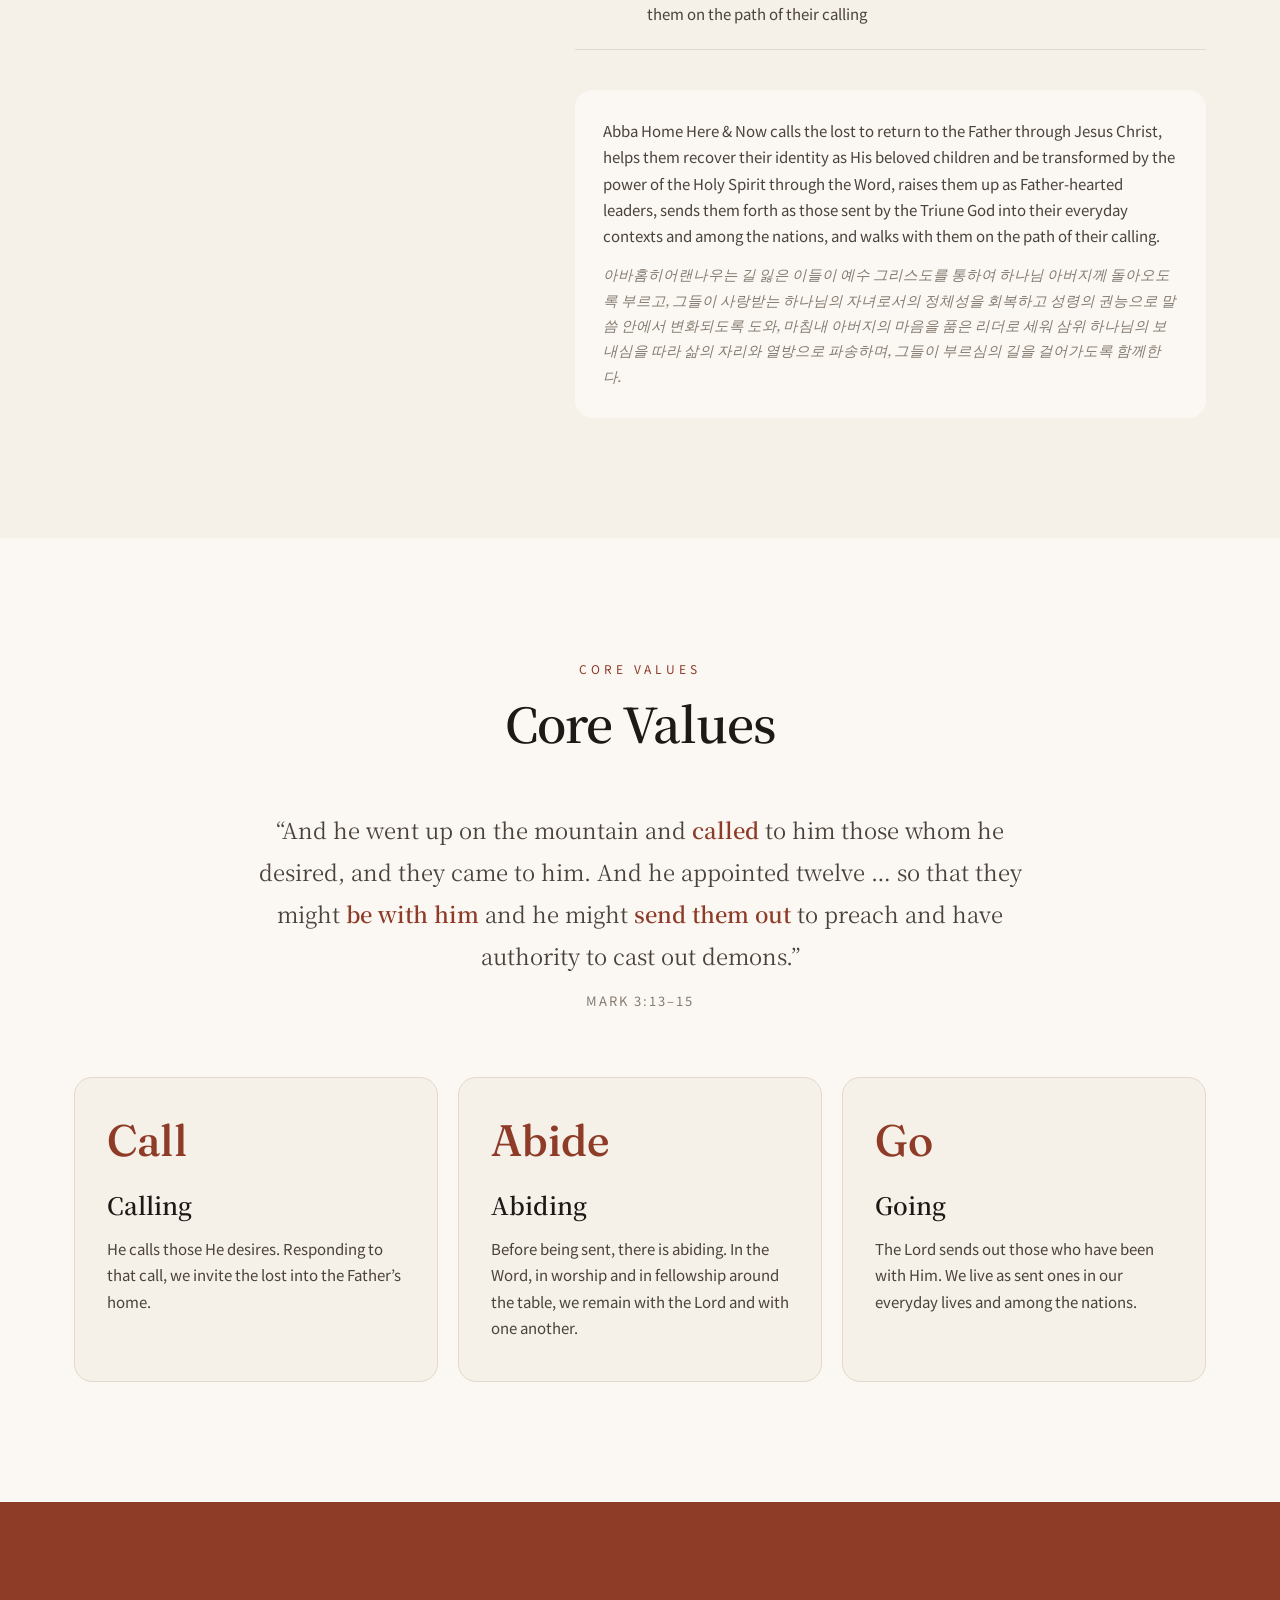
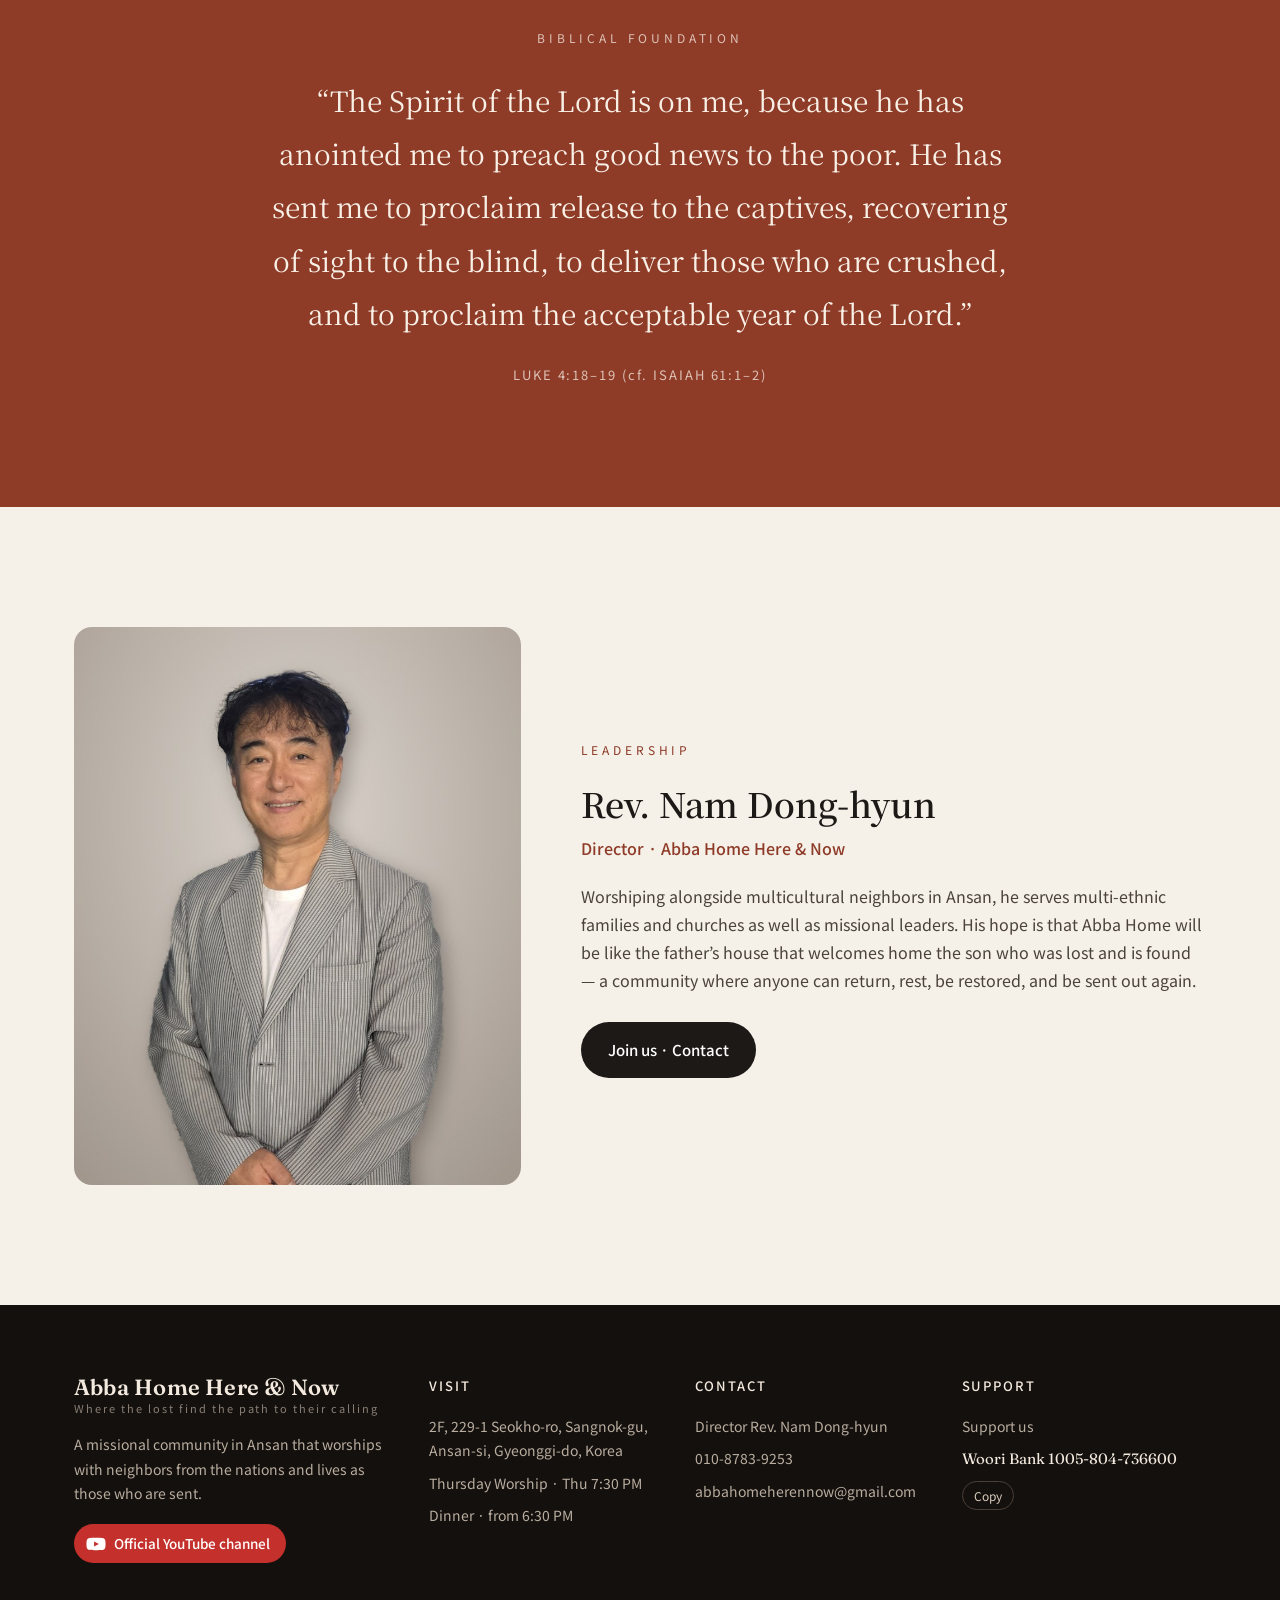
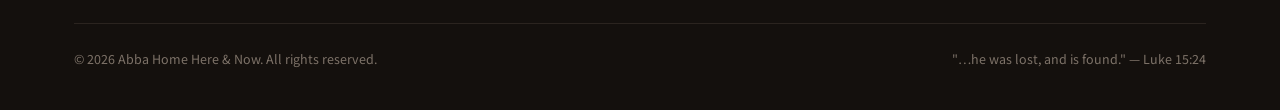
==== commit 49a48335: "Update about.html" ====
--- a/about.html
+++ b/about.html
@@ -86,7 +86,7 @@
 
 <section>
   <div class="wrap leader">
-    <div class="portrait reveal"><div class="ph" role="img" aria-label="남동현 목사" style="background-image:url('images/leader-nam.jpg');background-position:center 20%"></div></div>
+    <div class="portrait reveal"><div class="ph" role="img" aria-label="남동현 목사" style="background-image:url('images/leader-nam2.jpg'),url('images/leader-nam.jpg');background-position:center 30%"></div></div>
     <div class="reveal">
       <span class="eyebrow" style="color:var(--rust);opacity:1">Leadership</span>
       <h3 style="margin-top:12px" data-i18n="leader.name">남동현 목사</h3>
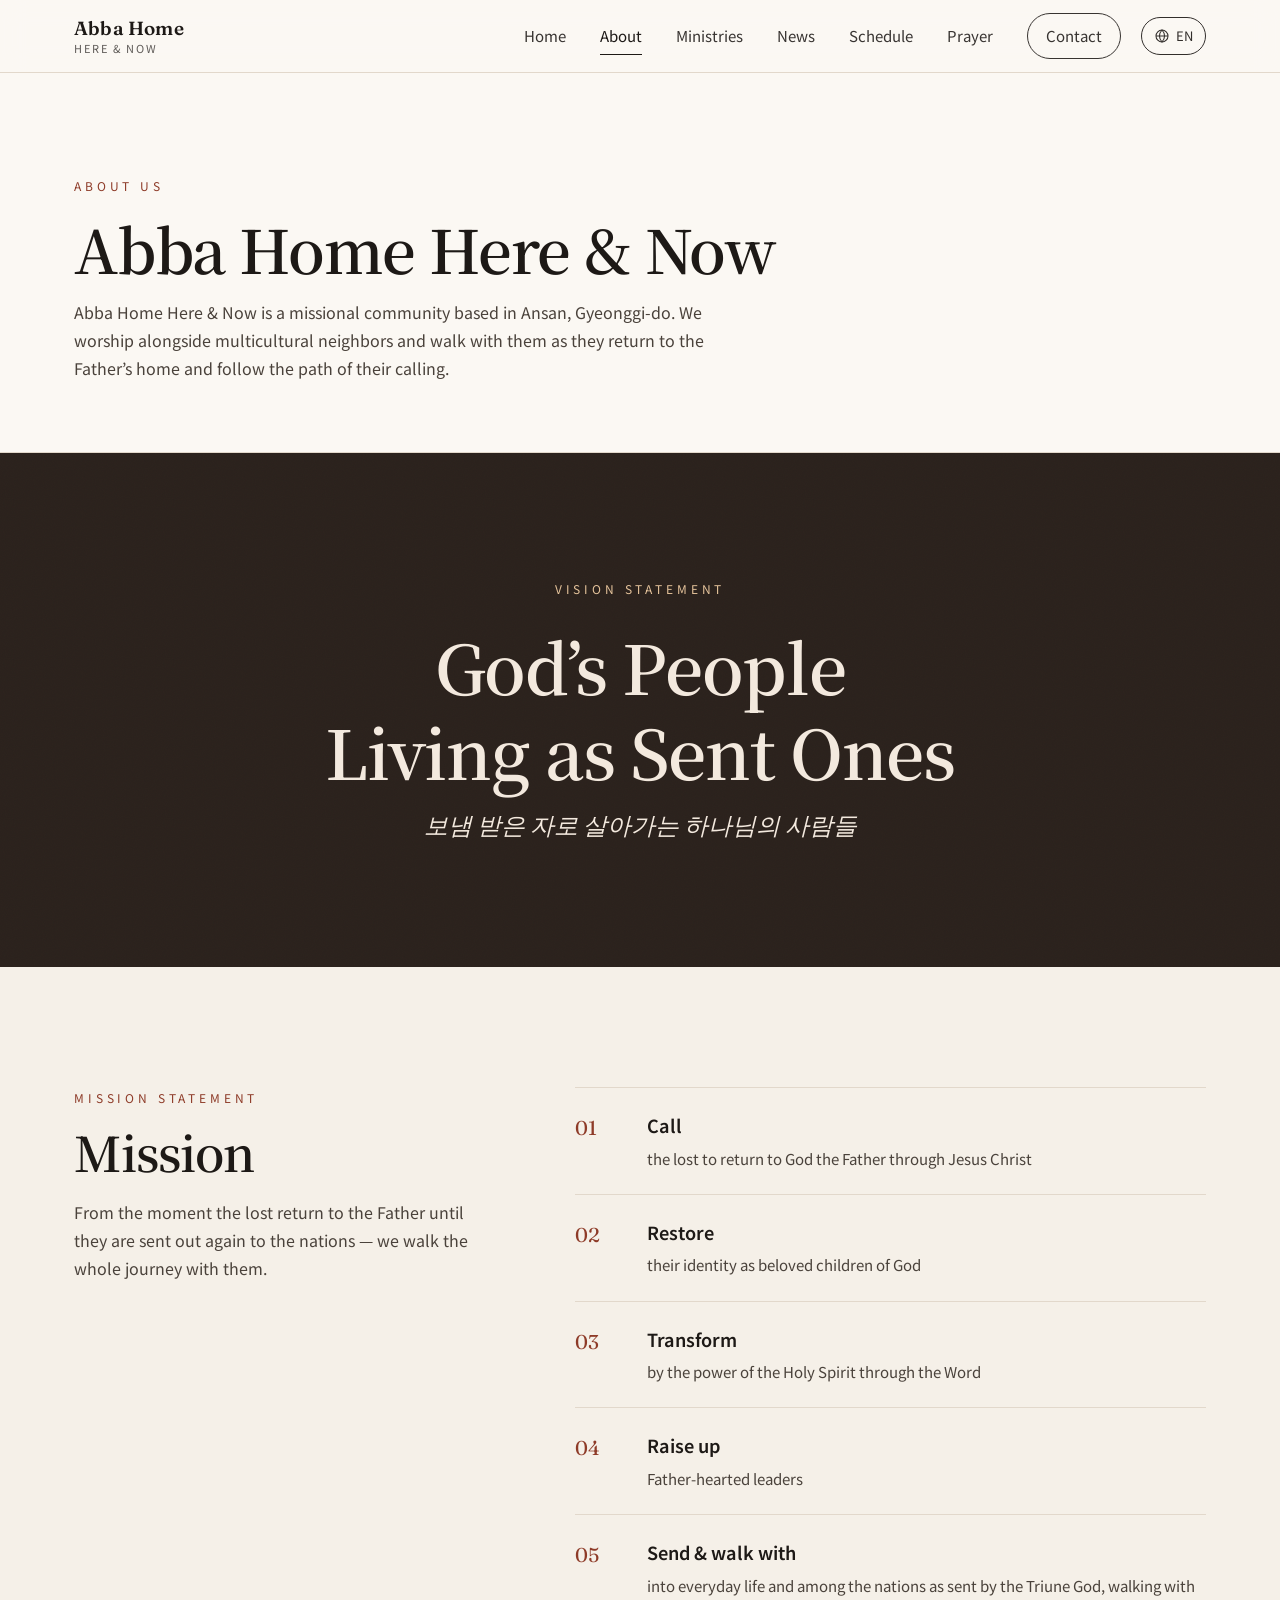
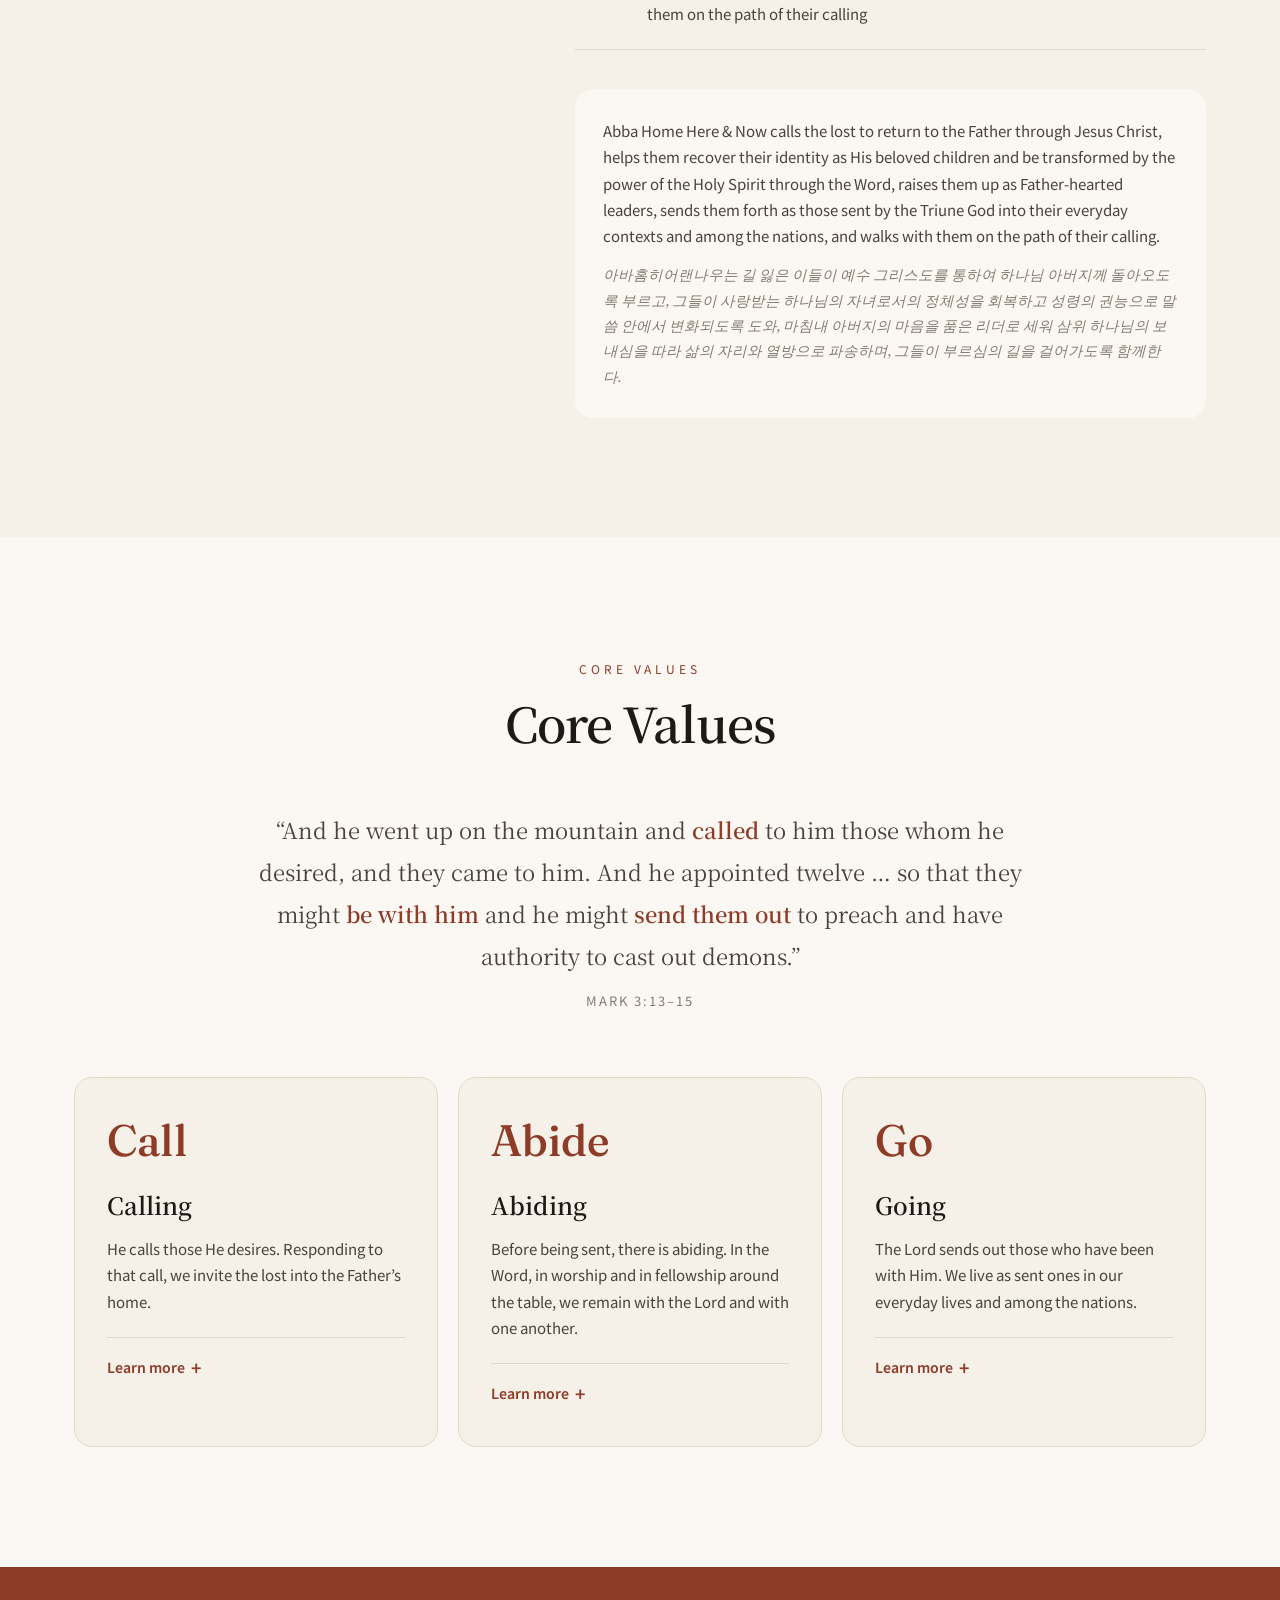
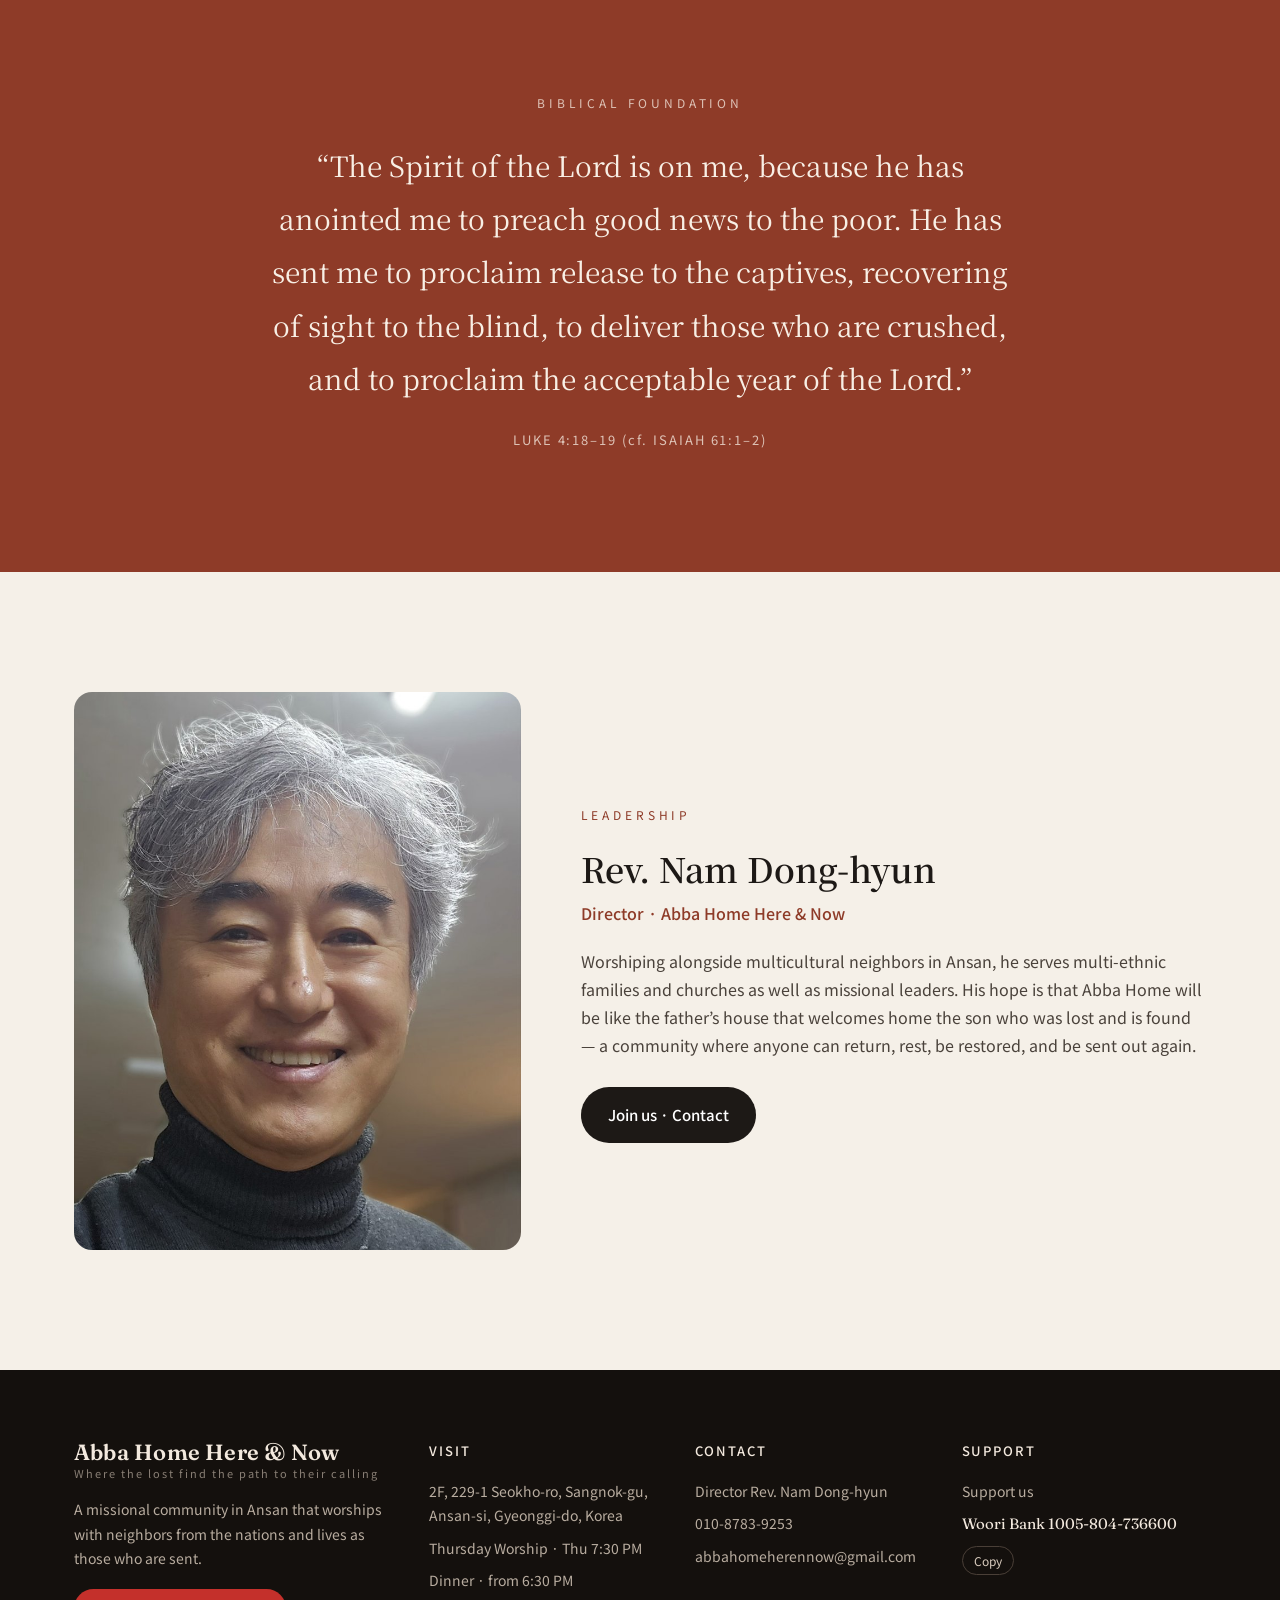
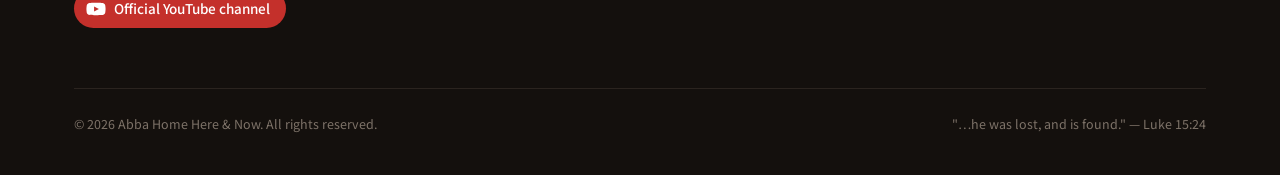
==== commit 06bd0d88: "Update about.html" ====
--- a/about.html
+++ b/about.html
@@ -61,6 +61,25 @@
   </div>
 </section>
 
+<style>
+.val{display:flex;flex-direction:column}
+.val-more{margin-top:22px;border-top:1px solid var(--line);padding-top:14px}
+.val-more summary{cursor:pointer;list-style:none;font-size:14px;color:var(--rust);font-weight:600;display:inline-flex;align-items:center;gap:6px}
+.val-more summary::-webkit-details-marker{display:none}
+.val-more summary::after{content:"+";font-size:18px;line-height:1;transition:transform .2s}
+.val-more[open] summary::after{transform:rotate(45deg)}
+.vm-body{margin-top:14px}
+.vm-tag{font-family:var(--serif);font-size:18px;font-weight:600;margin-bottom:8px}
+.vm-tag small{display:block;font-family:inherit;font-size:12px;font-weight:500;color:var(--muted);letter-spacing:.04em;margin-top:2px}
+.val .vm-body p{font-size:14.5px;line-height:1.75;margin-bottom:14px}
+.vm-list{list-style:none;padding:0;margin:0;display:grid;gap:10px}
+.vm-list li{display:flex;gap:10px;align-items:flex-start;font-size:14.5px;line-height:1.5}
+.vm-list .n{flex:none;width:22px;height:22px;border-radius:50%;background:var(--rust);color:#fff;font-size:12px;display:grid;place-items:center;margin-top:1px}
+.vm-list b{display:block;font-weight:600}
+.vm-list em{display:block;font-style:normal;font-size:13px;color:var(--muted)}
+html:not([lang="ko"]) .ko-only{display:none}
+html[lang="ko"] .en-only{display:none}
+</style>
 <section class="values">
   <div class="wrap">
     <div class="sec-head" style="justify-content:center;text-align:center"><div><span class="eyebrow">Core Values</span><h2 data-i18n="about.val.h2">핵심가치</h2></div></div>
@@ -69,9 +88,21 @@
       <cite data-i18n="about.mark.cite">마가복음 3:13–15 · MARK 3:13–15</cite>
     </div>
     <div class="val-grid">
-      <div class="val reveal"><div class="en">Call</div><h3 data-i18n="val.call">부르심</h3><p data-i18n="about.v1p">주님이 원하시는 자들을 부르십니다. 우리는 그 부르심에 응답하여, 길 잃은 이들을 아버지의 집으로 초대합니다.</p></div>
-      <div class="val reveal"><div class="en">Abide</div><h3 data-i18n="val.abide">함께 있음</h3><p data-i18n="about.v2p">보내심 이전에 함께 있음이 있습니다. 말씀과 예배, 식탁의 교제 안에서 주님과 그리고 서로와 함께 머뭅니다.</p></div>
-      <div class="val reveal"><div class="en">Go</div><h3 data-i18n="val.go">나아감</h3><p data-i18n="about.v3p">함께 있던 자들을 주님이 보내십니다. 우리는 삶의 자리와 열방으로 보냄 받은 자로 살아갑니다.</p></div>
+      <div class="val reveal"><div class="en">Call</div><h3 data-i18n="val.call">부르심</h3><p data-i18n="about.v1p">주님이 원하시는 자들을 부르십니다. 우리는 그 부르심에 응답하여, 길 잃은 이들을 아버지의 집으로 초대합니다.</p>
+        <details class="val-more"><summary><span class="ko-only">자세히 보기</span><span class="en-only">Learn more</span></summary>
+        <div class="vm-body"><div class="vm-tag">사랑 | Love <small><span class="ko-only">기초 가치 · </span>Fundamental Value</small></div>
+        <p class="ko-only">주님의 부르심의 토대는 사랑입니다. 주님은 우리를 사랑과 긍휼로 맞아 주시고 공감하시며, 있는 모습 그대로 받아 주시고 환대하십니다. 그 사랑 안에서 잃어버렸던 정체성과 자존감이 회복되는 전인적인 치유가 일어납니다.</p><p class="en-only">The foundation of the Lord’s calling is love. He welcomes us with compassion and empathy, accepts and embraces us just as we are, and in that love brings whole-person healing as our identity and self-worth are restored.</p>
+        <ol class="vm-list"><li><span class="n">1</span><span><b>은혜로운 긍휼과 공감</b><em>Gracious Compassion & Empathy</em></span></li><li><span class="n">2</span><span><b>무조건적인 수용과 환대</b><em>Unconditional Acceptance & Hospitality</em></span></li><li><span class="n">3</span><span><b>왕 같은 정체성과 자존감</b><em>Royal Identity & Self-esteem</em></span></li></ol></div></details></div>
+      <div class="val reveal"><div class="en">Abide</div><h3 data-i18n="val.abide">함께 있음</h3><p data-i18n="about.v2p">보내심 이전에 함께 있음이 있습니다. 말씀과 예배, 식탁의 교제 안에서 주님과 그리고 서로와 함께 머뭅니다.</p>
+        <details class="val-more"><summary><span class="ko-only">자세히 보기</span><span class="en-only">Learn more</span></summary>
+        <div class="vm-body"><div class="vm-tag">임재 | Presence <small><span class="ko-only">형성 가치 · </span>Formational Value</small></div>
+        <p class="ko-only">함께 있음은 그리스도 안에 거하는 것입니다. 우리는 끊임없이 영과 진리로 예배하며 주님의 임재 안에 머뭅니다. 함께 거하는 가운데 각자의 은사와 부르심이 드러나고, 서로 다른 배경의 사람들이 조화롭게 하나 됩니다.</p><p class="en-only">To abide is to dwell in Christ. Through unceasing worship in spirit and truth we live in His presence; as we abide together, gifts and callings come to light, and people of many backgrounds grow into one harmonious body.</p>
+        <ol class="vm-list"><li><span class="n">1</span><span><b>끊임없는 영과 진리의 예배</b><em>Unceasing Worship in Spirit & Truth</em></span></li><li><span class="n">2</span><span><b>검증된 은사와 부르심</b><em>Approved Gifting & Calling</em></span></li><li><span class="n">3</span><span><b>다양성 가운데 조화로운 연합</b><em>Harmonious Unity in Diversity</em></span></li></ol></div></details></div>
+      <div class="val reveal"><div class="en">Go</div><h3 data-i18n="val.go">나아감</h3><p data-i18n="about.v3p">함께 있던 자들을 주님이 보내십니다. 우리는 삶의 자리와 열방으로 보냄 받은 자로 살아갑니다.</p>
+        <details class="val-more"><summary><span class="ko-only">자세히 보기</span><span class="en-only">Learn more</span></summary>
+        <div class="vm-body"><div class="vm-tag">파송 | Commission <small><span class="ko-only">사명 가치 · </span>Empowering Value</small></div>
+        <p class="ko-only">주님은 함께 거하던 이들을 세상으로 보내십니다. 보냄 받은 이들은 균형 잡힌 리더십과 팔로워십을 갖추고, 가는 곳마다 다른 문화를 세심하게 이해하며 품습니다. 그리고 사역의 자리에서 돌아와 아바홈에서 다시 쉼을 얻고 새 힘을 공급받습니다.</p><p class="en-only">The Lord sends out those who have abided with Him. Those who are sent grow in balanced leadership and followership, serve with sensitivity and openness toward every culture they meet, and return to Abba Home to rest and be renewed.</p>
+        <ol class="vm-list"><li><span class="n">1</span><span><b>균형 잡힌 리더십과 팔로워십</b><em>Balanced Leadership & Followership</em></span></li><li><span class="n">2</span><span><b>다문화에 대한 민감성과 포용성</b><em>Keen Sensitivity & Inclusivity toward Diverse Cultures</em></span></li><li><span class="n">3</span><span><b>때에 맞는 안식과 재충전</b><em>Timely Rest & Renewal</em></span></li></ol></div></details></div>
     </div>
   </div>
 </section>
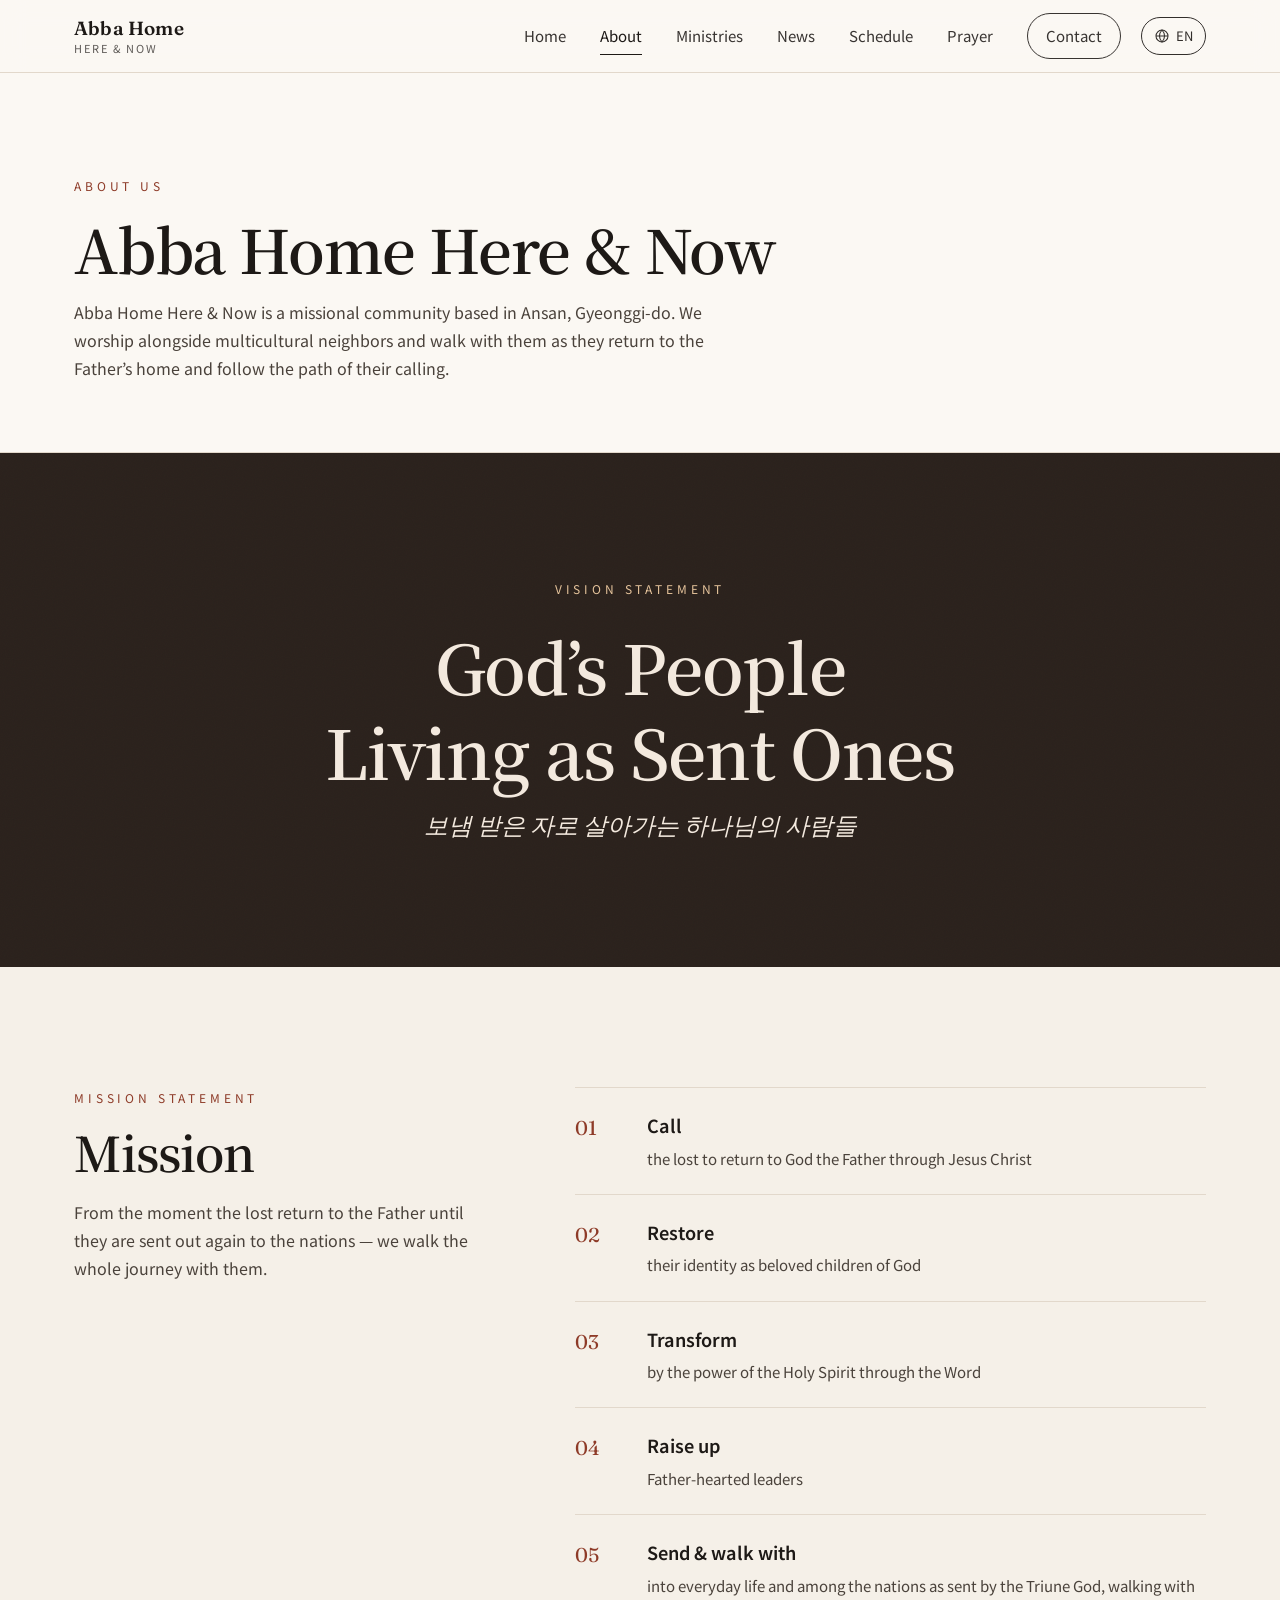
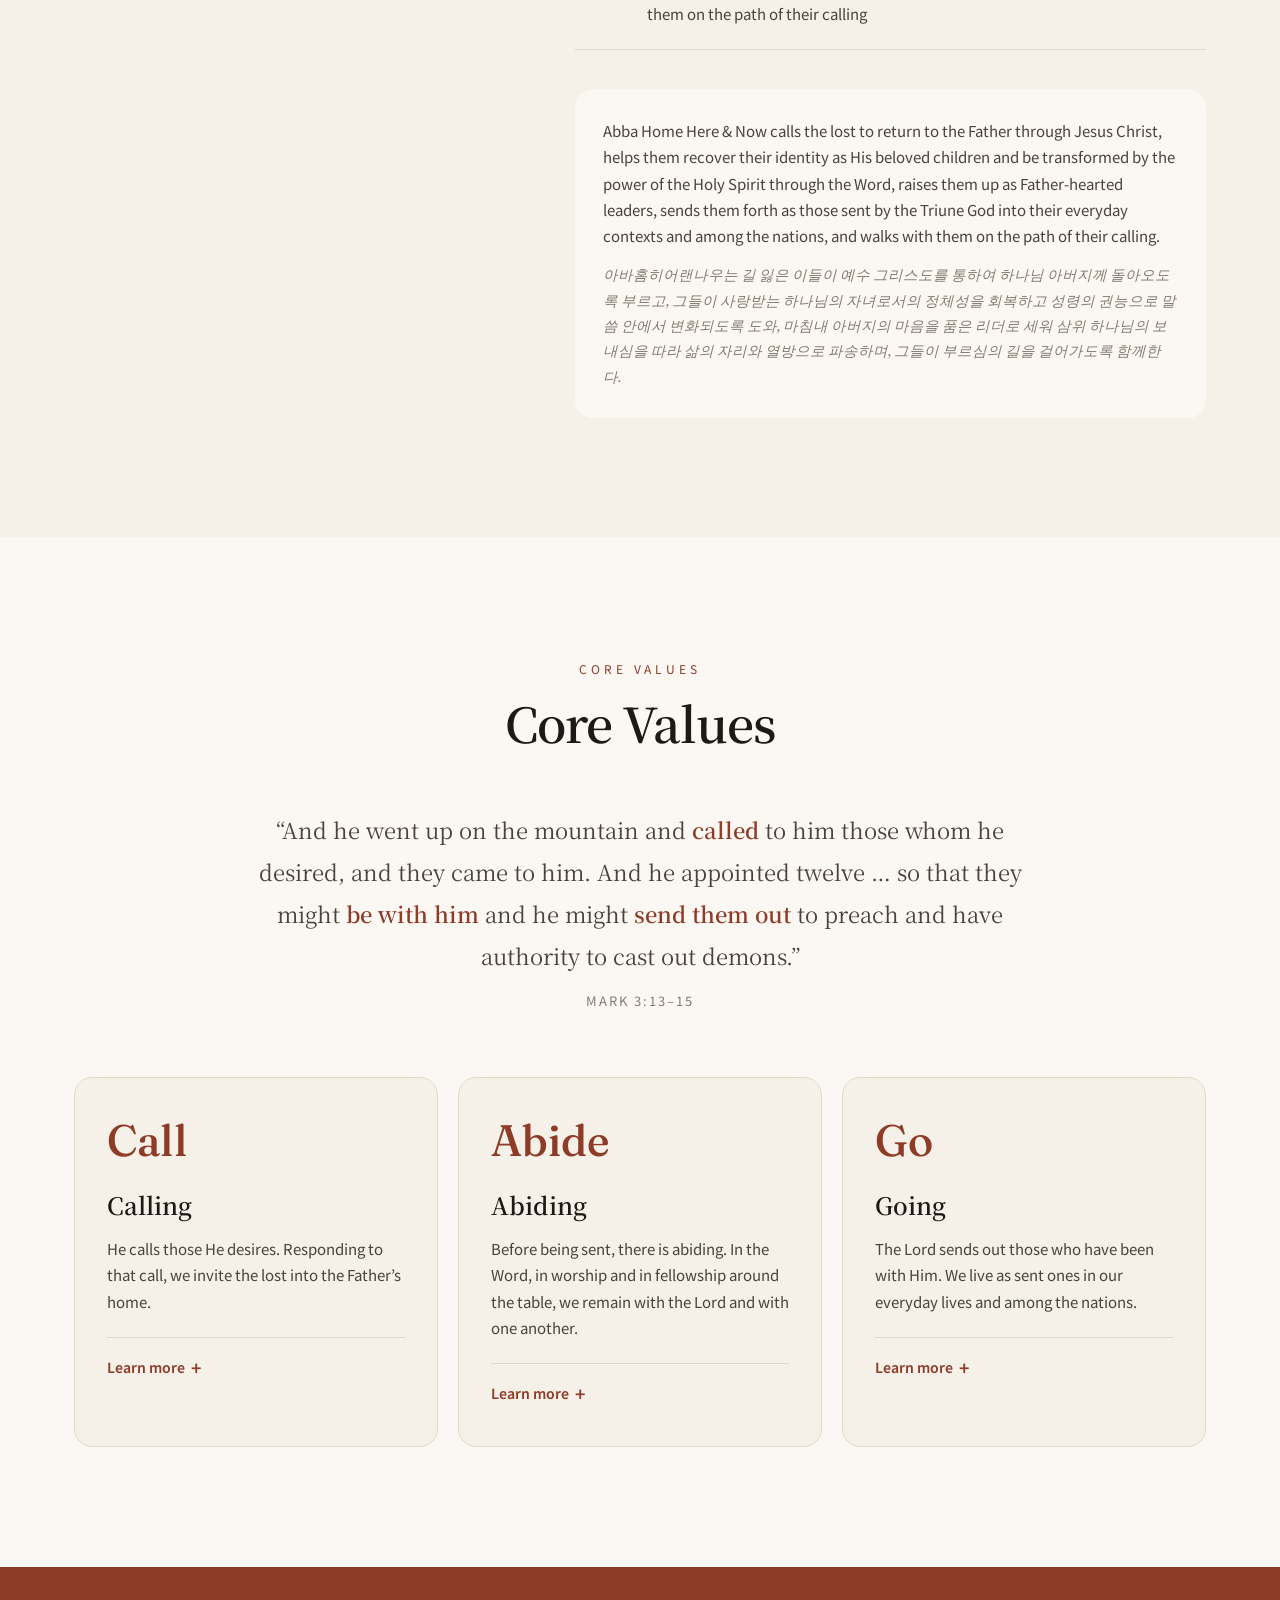
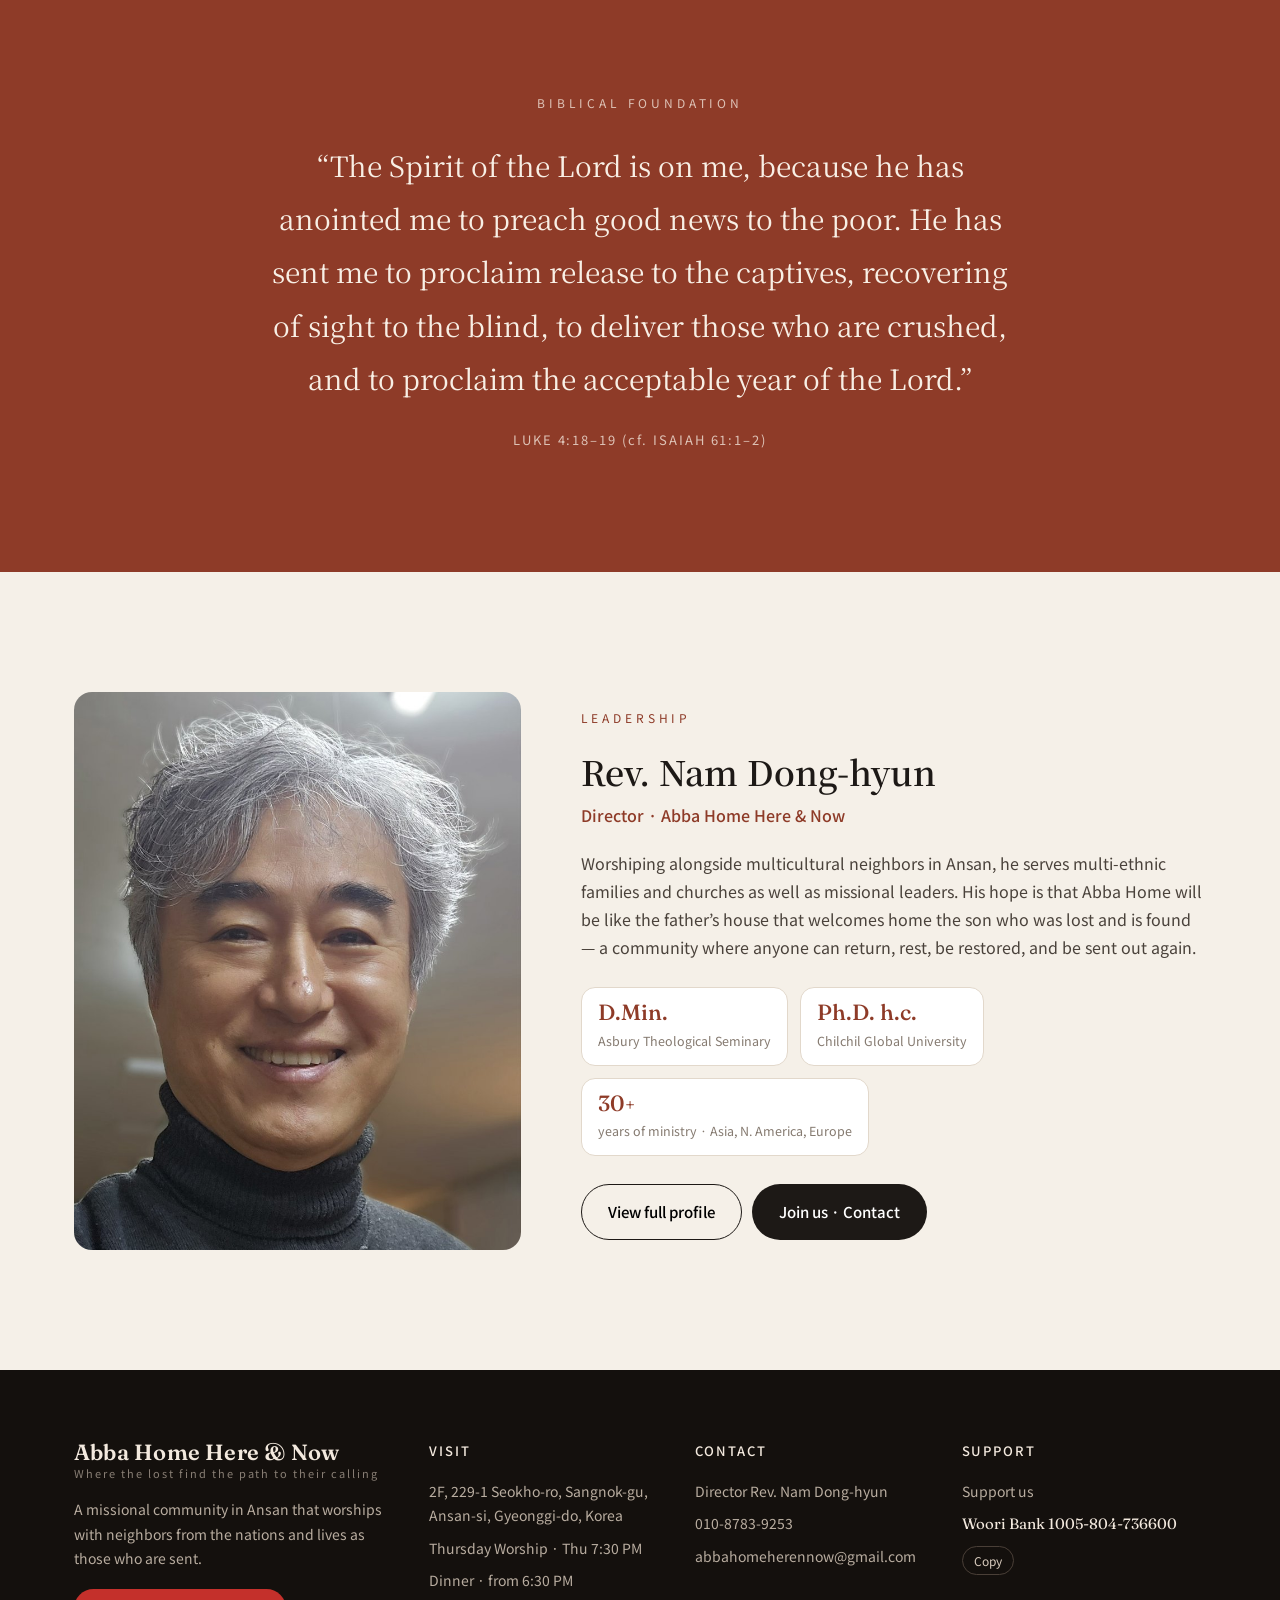
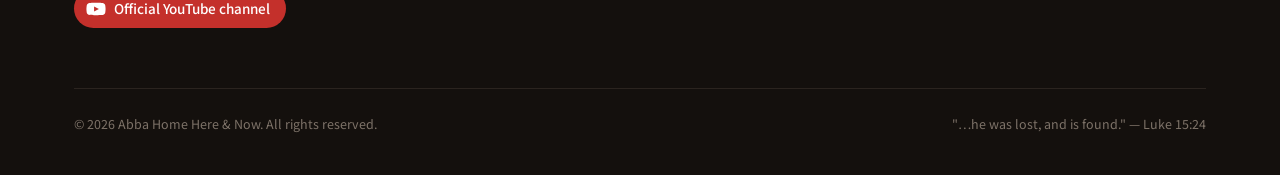
==== commit 72ba5249: "Update about.html" ====
--- a/about.html
+++ b/about.html
@@ -123,11 +123,64 @@
       <h3 style="margin-top:12px" data-i18n="leader.name">남동현 목사</h3>
       <div class="role"><span data-i18n="leader.title">대표</span> · Abba Home Here &amp; Now</div>
       <p data-i18n="about.leader.p">안산의 다문화 이웃들과 함께 예배하며, 다민족 가정과 교회, 선교적 리더들을 섬기고 있습니다. 아바홈은 잃었다가 다시 얻은 아들을 맞이하는 아버지의 집처럼, 누구든 돌아와 쉬고 회복되어 다시 보냄 받는 공동체가 되기를 소망합니다.</p>
-      <p style="margin-top:28px"><a class="btn btn-dark" href="contact.html" data-i18n="about.leader.btn">함께하기 · 문의하기</a></p>
+      <ul class="lead-hl">
+        <li><b>D.Min.</b><span>Asbury Theological Seminary</span></li>
+        <li><b>Ph.D. h.c.</b><span>Chilchil Global University</span></li>
+        <li><b>30<small>+</small></b><span class="ko-only">년 사역 · 아시아·북미·유럽</span><span class="en-only">years of ministry · Asia, N. America, Europe</span></li>
+      </ul>
+      <p style="margin-top:28px;display:flex;gap:10px;flex-wrap:wrap"><button type="button" class="btn" id="open-profile" style="border:1px solid var(--ink);background:transparent;cursor:pointer"><span class="ko-only">프로필 자세히 보기</span><span class="en-only">View full profile</span></button><a class="btn btn-dark" href="contact.html" data-i18n="about.leader.btn">함께하기 · 문의하기</a></p>
     </div>
   </div>
 </section>
 
+<dialog class="profile-dlg" id="profile">
+  <button type="button" class="pd-close" aria-label="Close">×</button>
+  <div class="pd-head"><div class="pd-ph" style="background-image:url('images/leader-nam2.jpg'),url('images/leader-nam.jpg')"></div>
+    <div><span class="eyebrow" style="color:var(--rust);opacity:1">Profile</span><h3><span class="ko-only">남동현 목사</span><span class="en-only">Rev. Dong-hyun Nam</span></h3><div class="role">Abba Home Here &amp; Now</div></div></div>
+  <h4><span class="ko-only">소개</span><span class="en-only">Summary</span></h4>
+      <p class="ko-only">남동현 목사는 아시아와 북미, 유럽을 아우르며 30년 넘게 사역해 온 목회자이자 타문화권 선교 전략가입니다. 성경 연구와 목회자 양성, 신학교육, 디아스포라 사역에 꾸준히 힘써 왔습니다.</p><p class="en-only">Rev. Dong-hyun Nam is a pastor and cross-cultural mission strategist with more than 30 years of ministry across Asia, North America and Europe. His work has centered on Bible study, pastoral formation, theological education and diaspora ministry.</p>
+      <p class="ko-only">미국 애즈베리신학교(Asbury Theological Seminary)의 Beeson Pastor Program에서 전액 장학생으로 목회학박사 학위를 받았고, 성서학과 목회상담 분야에서 전문 훈련을 받았습니다. 학문적 신학과 실제 목회 현장을 잇는 교육과 사역에 강점을 지니고 있으며, 2024년에는 그간의 사역과 전문성을 인정받아 인도 Chilchil Global University에서 명예철학박사 학위를 받았습니다.</p><p class="en-only">He earned his Doctor of Ministry as a full scholar of the Beeson Pastor Program at Asbury Theological Seminary, with specialized training in biblical studies and pastoral counseling. He is known for bridging academic theology and everyday pastoral practice, and in 2024 he was awarded an honorary Doctor of Philosophy by Chilchil Global University, India, in recognition of his ministry.</p>
+      <p class="ko-only">사역의 중심은 제자훈련, 귀납적 성경교육, 타문화 이해, 선교적 교회론과 선교적 리더십 훈련입니다. 특히 디아스포라와 소외된 공동체를 섬기며 현지·민족 공동체 안에서 지도자를 세우고, 다문화 교회를 일구며, 다양한 문화 속에서 복음을 전할 수 있는 선교 전략과 훈련 프로그램을 개발해 왔습니다.</p><p class="en-only">His ministry focuses on discipleship, inductive Bible teaching, cross-cultural competence, missional ecclesiology and missional leadership training. Serving diaspora and marginalized communities, he raises up leaders within local and ethnic communities, plants multicultural churches, and develops mission strategies and training programs for sharing the gospel across cultures.</p>
+      <p class="ko-only">한국어와 영어로 설교와 교육, 상담, 리더십 훈련을 이끌며, 성경적 신실함과 문화적 감수성, 선교적 용기를 갖춘 제자를 세우는 일에 헌신하고 있습니다.</p><p class="en-only">Ministering in both Korean and English through preaching, teaching, counseling and leadership training, he is devoted to forming disciples marked by biblical faithfulness, cultural sensitivity and missional courage.</p>
+  <h4><span class="ko-only">학력</span><span class="en-only">Education</span></h4>
+  <ul class="pd-edu">
+        <li><span class="yr">2024</span><div><b><span class="ko-only">명예철학박사 · </span>Honorary Doctor of Philosophy (Ph.D. h.c.)</b><span class="sch"><span class="ko-only">Chilchil Global University · 인도</span><span class="en-only">Chilchil Global University · India</span></span><span class="note"><span class="ko-only">2024년 수여</span><span class="en-only">Conferred 2024</span></span></div></li>
+        <li><span class="yr">2019</span><div><b><span class="ko-only">목회학박사 · </span>Doctor of Ministry (D.Min.)</b><span class="sch"><span class="ko-only">Asbury Theological Seminary · 미국 켄터키주 윌모어</span><span class="en-only">Asbury Theological Seminary · Wilmore, Kentucky, USA</span></span><span class="note"><span class="ko-only">Beeson Pastor Program 전액 장학생 · 우등 졸업 · 2019년</span><span class="en-only">Beeson Pastor Program full scholar · Graduated with honors, 2019</span></span></div></li>
+        <li><span class="yr">2004</span><div><b><span class="ko-only">성서학석사 · </span>Master of Arts in Biblical Studies (M.A.B.S.)</b><span class="sch"><span class="ko-only">Asbury Theological Seminary · 미국 켄터키주 윌모어</span><span class="en-only">Asbury Theological Seminary · Wilmore, Kentucky, USA</span></span><span class="note"><span class="ko-only">귀납적 성경연구와 주해 방법론 전공 · 2004년 졸업</span><span class="en-only">Inductive Bible Study & Exegetical Method · 2004</span></span></div></li>
+        <li><span class="yr">1996</span><div><b><span class="ko-only">목회학석사 · </span>Master of Divinity (M.Div.)</b><span class="sch"><span class="ko-only">서울신학대학교 · 부천</span><span class="en-only">Seoul Theological University · Bucheon, Korea</span></span><span class="note"><span class="ko-only">목회상담 및 실천신학 집중 과정 · 1996년 졸업</span><span class="en-only">Emphasis in Pastoral Counseling & Practical Theology · 1996</span></span></div></li>
+        <li><span class="yr">1992</span><div><b><span class="ko-only">영어영문학 학사 · </span>B.A. in English Language & Literature</b><span class="sch"><span class="ko-only">한남대학교 · 대전</span><span class="en-only">Hannam University · Daejeon, Korea</span></span><span class="note"><span class="ko-only">우등 졸업 · 1992년</span><span class="en-only">Graduated with honors, 1992</span></span></div></li>
+  </ul>
+</dialog>
+<style>
+.lead-hl{list-style:none;padding:0;margin:26px 0 0;display:flex;gap:12px;flex-wrap:wrap}
+.lead-hl li{border:1px solid var(--line);border-radius:14px;padding:12px 16px;min-width:150px;background:#fff}
+.lead-hl b{display:block;font-family:var(--en);font-size:22px;font-weight:500;color:var(--rust);line-height:1.1}
+.lead-hl span{font-size:12.5px;color:var(--muted)}
+.profile-dlg{margin:auto;inset:0;max-width:720px;width:calc(100% - 32px);max-height:88vh;border:0;border-radius:20px;padding:36px 34px;background:var(--bg,#faf7f2);color:var(--ink);overflow:auto}
+.profile-dlg::backdrop{background:rgba(20,14,11,.55)}
+.pd-close{position:sticky;float:right;top:0;border:0;background:#fff;width:38px;height:38px;border-radius:50%;font-size:24px;cursor:pointer;box-shadow:0 1px 4px rgba(0,0,0,.12)}
+.pd-head{display:flex;gap:18px;align-items:center;margin-bottom:24px}
+.pd-ph{width:84px;height:84px;border-radius:50%;background-size:cover;background-position:center 25%;flex:none}
+.pd-head h3{font-family:var(--serif);font-size:26px;margin:6px 0 2px}
+.pd-head .role{font-size:13px;color:var(--muted)}
+.profile-dlg h4{font-family:var(--serif);font-size:18px;margin:26px 0 12px;padding-bottom:8px;border-bottom:1px solid var(--line)}
+.profile-dlg p{font-size:15px;line-height:1.85;color:var(--ink-2);margin:0 0 12px}
+.pd-edu{list-style:none;padding:0;margin:0;display:grid;gap:16px}
+.pd-edu li{display:flex;gap:16px}
+.pd-edu .yr{flex:none;width:44px;font-family:var(--en);color:var(--rust);font-weight:600;padding-top:1px}
+.pd-edu b{display:block;font-weight:600;font-size:15px}
+.pd-edu .sch{display:block;font-size:14px;color:var(--ink-2);margin-top:2px}
+.pd-edu .note{display:block;font-size:13px;color:var(--muted);margin-top:2px}
+@media (max-width:600px){.profile-dlg{padding:26px 20px}.lead-hl li{min-width:0;flex:1 1 140px}}
+</style>
+<script>
+(function(){const d=document.getElementById("profile"),b=document.getElementById("open-profile");if(!d||!b)return;
+b.onclick=()=>{d.showModal?d.showModal():d.setAttribute("open","");document.body.style.overflow="hidden";};
+const close=()=>{d.close?d.close():d.removeAttribute("open");};
+d.addEventListener("close",()=>document.body.style.overflow="");
+d.querySelector(".pd-close").onclick=close;
+d.addEventListener("click",e=>{if(e.target===d)close();});})();
+</script>
 <script src="data.js"></script>
 <script src="i18n.js"></script>
 <script src="main.js"></script>
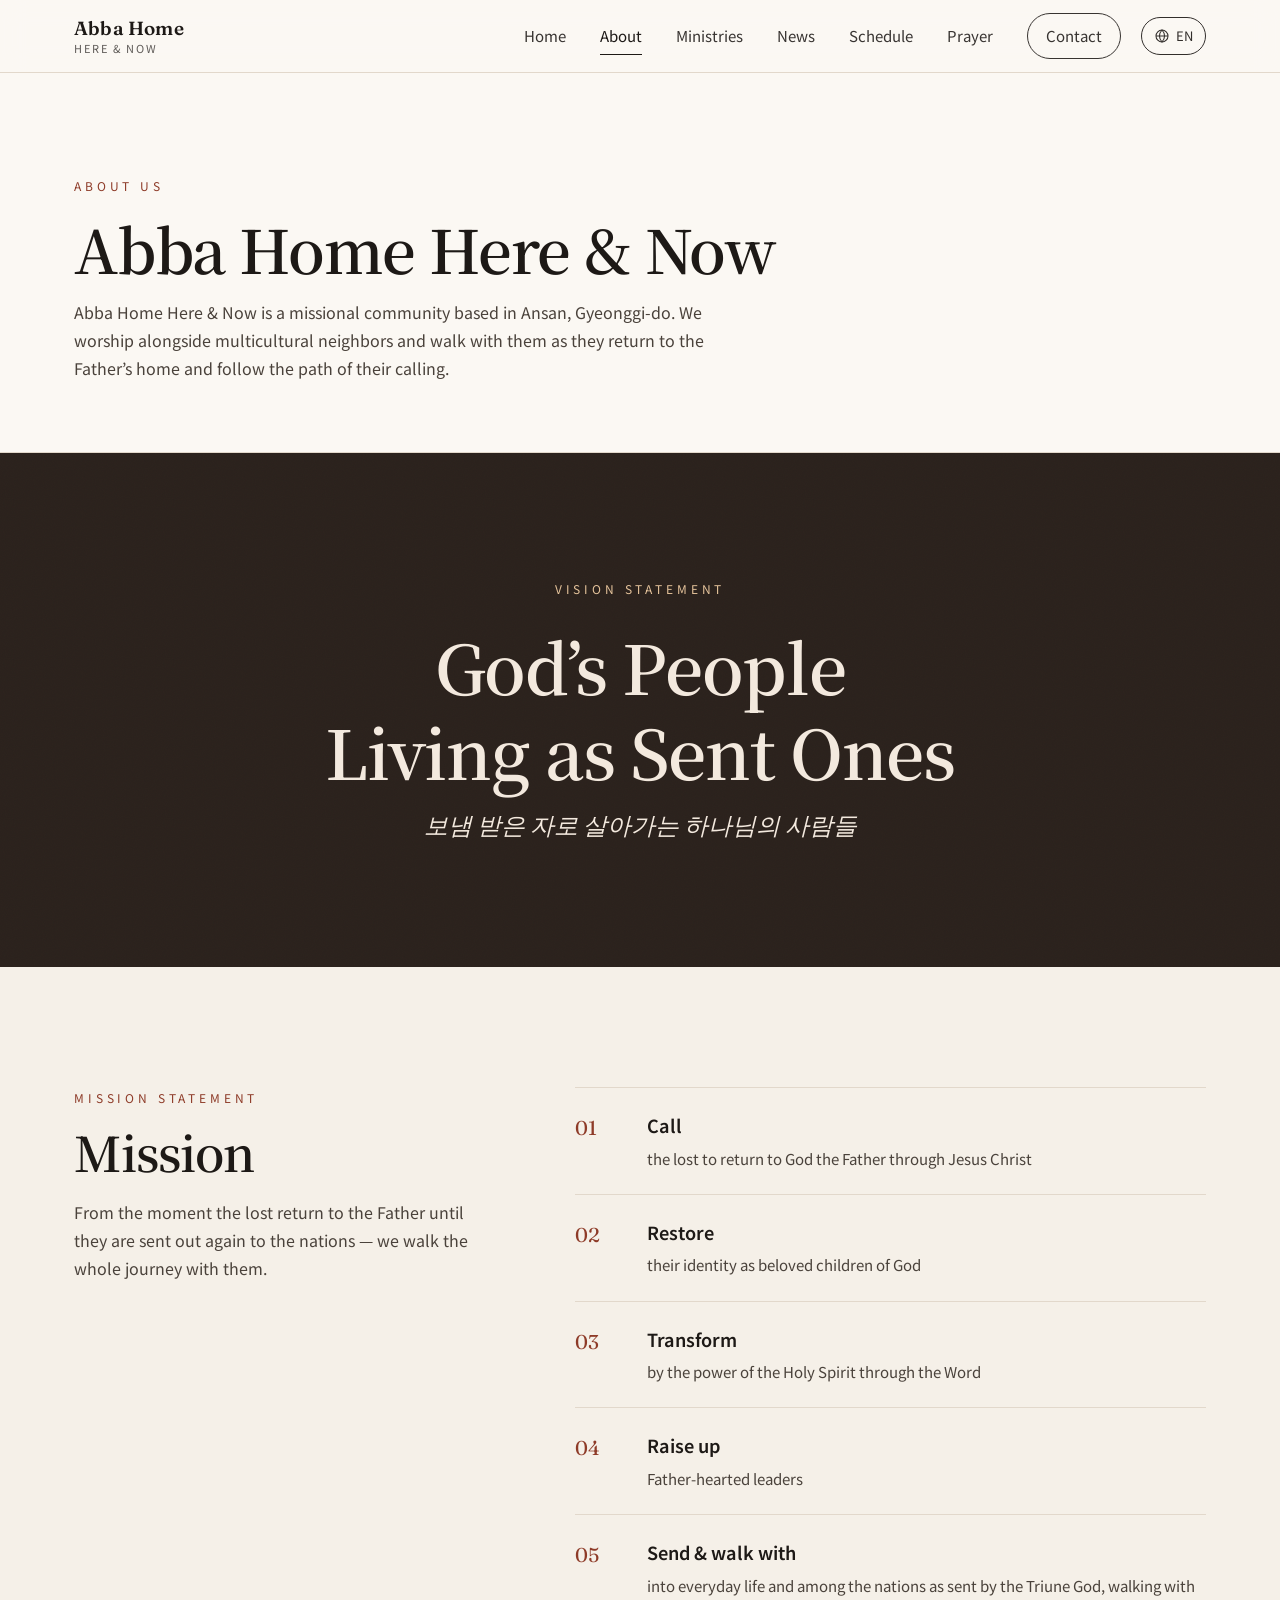
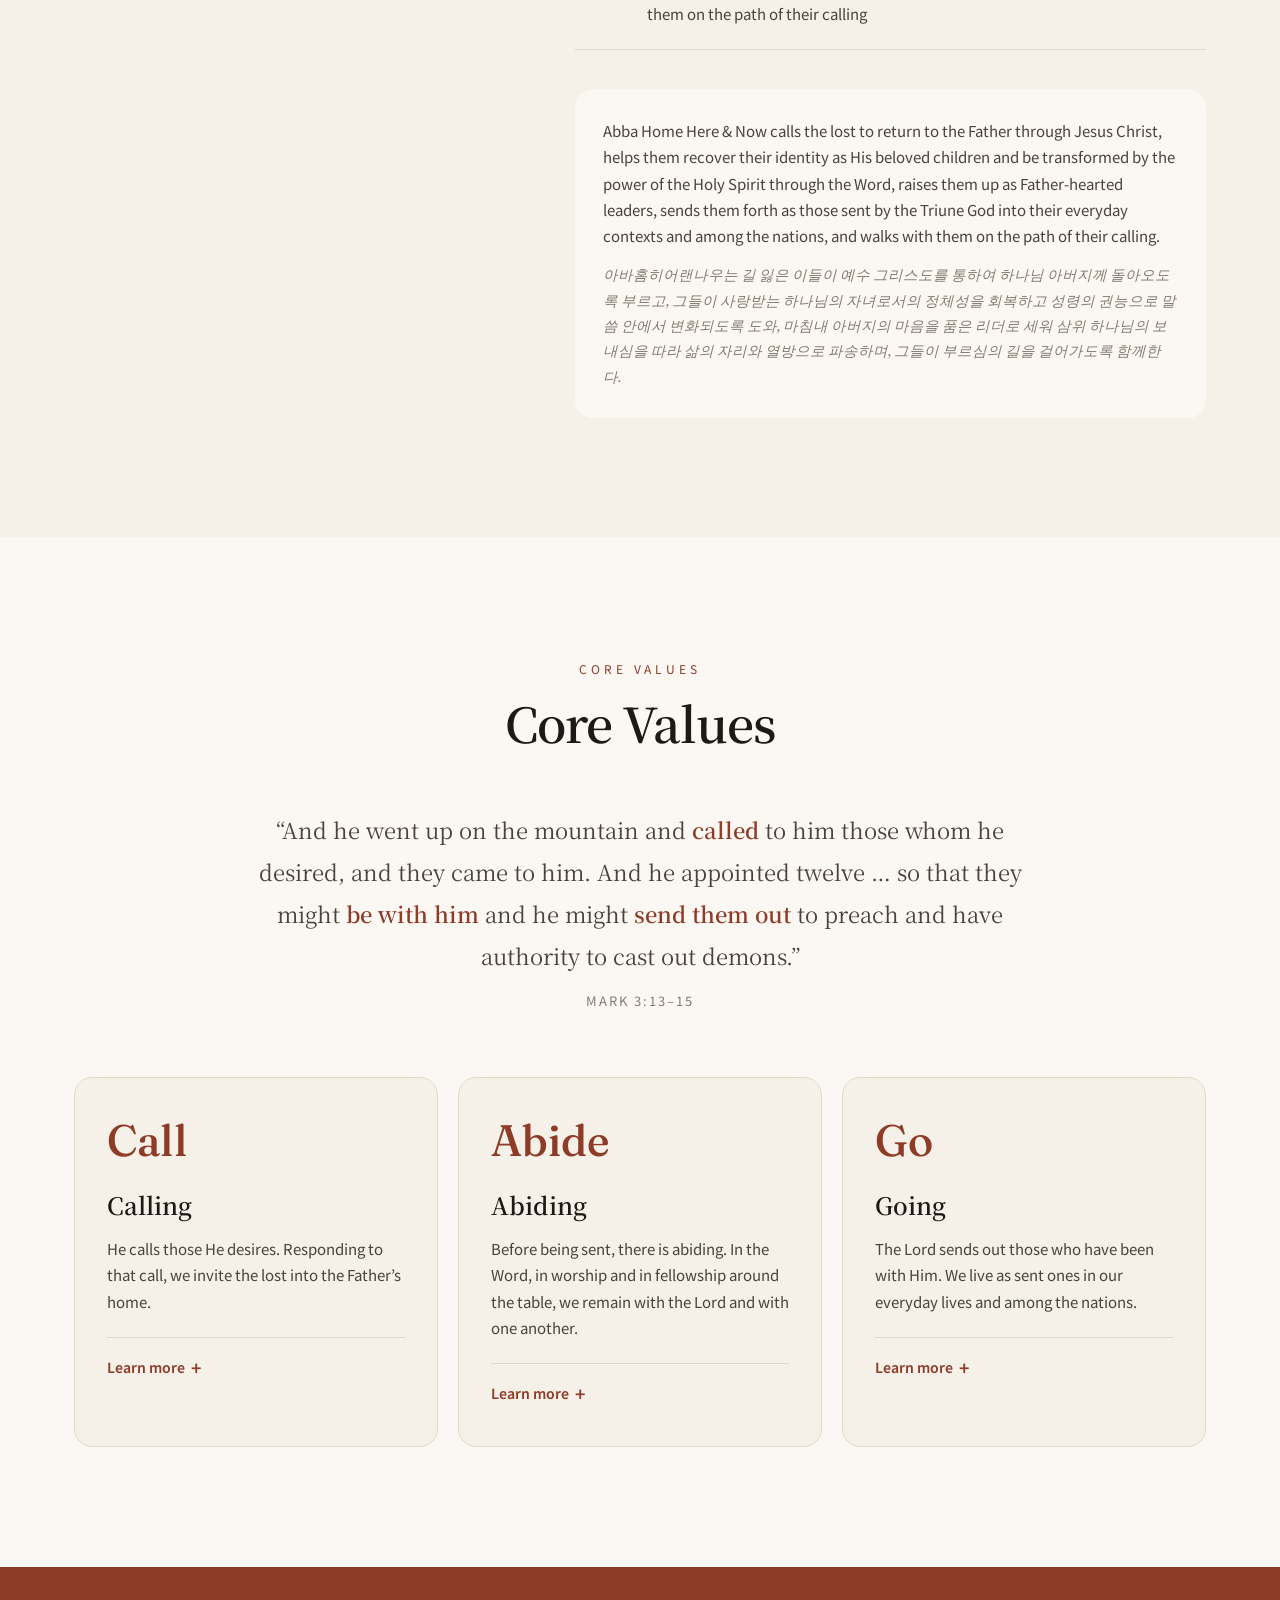
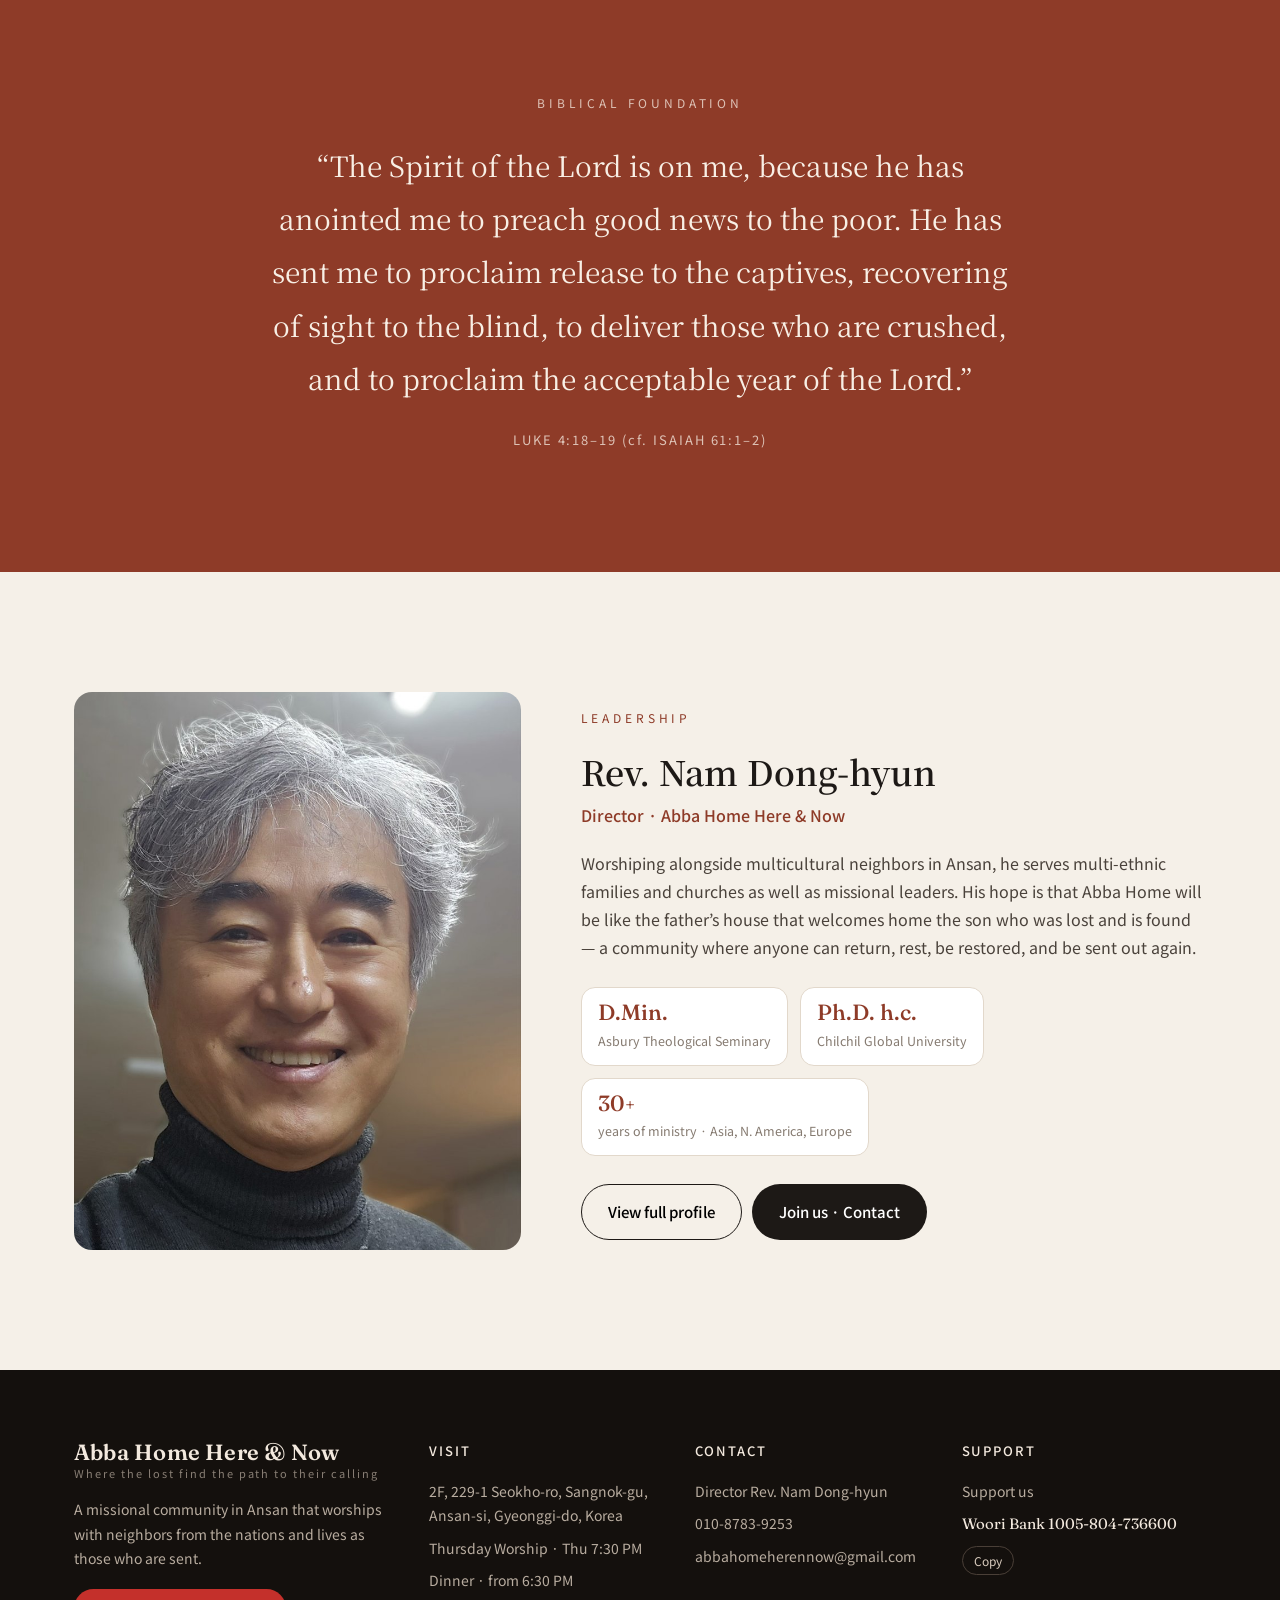
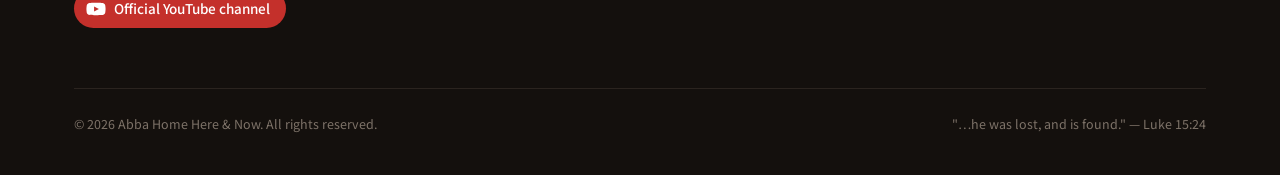
==== commit c832cfea: "Update about.html" ====
--- a/about.html
+++ b/about.html
@@ -117,7 +117,7 @@
 
 <section>
   <div class="wrap leader">
-    <div class="portrait reveal"><div class="ph" role="img" aria-label="남동현 목사" style="background-image:url('images/leader-nam2.jpg'),url('images/leader-nam.jpg');background-position:center 30%"></div></div>
+    <div class="portrait reveal"><div class="ph" role="img" aria-label="남동현 목사" style="background-image:url('images/leader-nam3.jpg'),url('images/leader-nam2.jpg'),url('images/leader-nam.jpg');background-position:center 15%"></div></div>
     <div class="reveal">
       <span class="eyebrow" style="color:var(--rust);opacity:1">Leadership</span>
       <h3 style="margin-top:12px" data-i18n="leader.name">남동현 목사</h3>
@@ -135,7 +135,7 @@
 
 <dialog class="profile-dlg" id="profile">
   <button type="button" class="pd-close" aria-label="Close">×</button>
-  <div class="pd-head"><div class="pd-ph" style="background-image:url('images/leader-nam2.jpg'),url('images/leader-nam.jpg')"></div>
+  <div class="pd-head"><div class="pd-ph" style="background-image:url('images/leader-nam3.jpg'),url('images/leader-nam2.jpg'),url('images/leader-nam.jpg')"></div>
     <div><span class="eyebrow" style="color:var(--rust);opacity:1">Profile</span><h3><span class="ko-only">남동현 목사</span><span class="en-only">Rev. Dong-hyun Nam</span></h3><div class="role">Abba Home Here &amp; Now</div></div></div>
   <h4><span class="ko-only">소개</span><span class="en-only">Summary</span></h4>
       <p class="ko-only">남동현 목사는 아시아와 북미, 유럽을 아우르며 30년 넘게 사역해 온 목회자이자 타문화권 선교 전략가입니다. 성경 연구와 목회자 양성, 신학교육, 디아스포라 사역에 꾸준히 힘써 왔습니다.</p><p class="en-only">Rev. Dong-hyun Nam is a pastor and cross-cultural mission strategist with more than 30 years of ministry across Asia, North America and Europe. His work has centered on Bible study, pastoral formation, theological education and diaspora ministry.</p>
